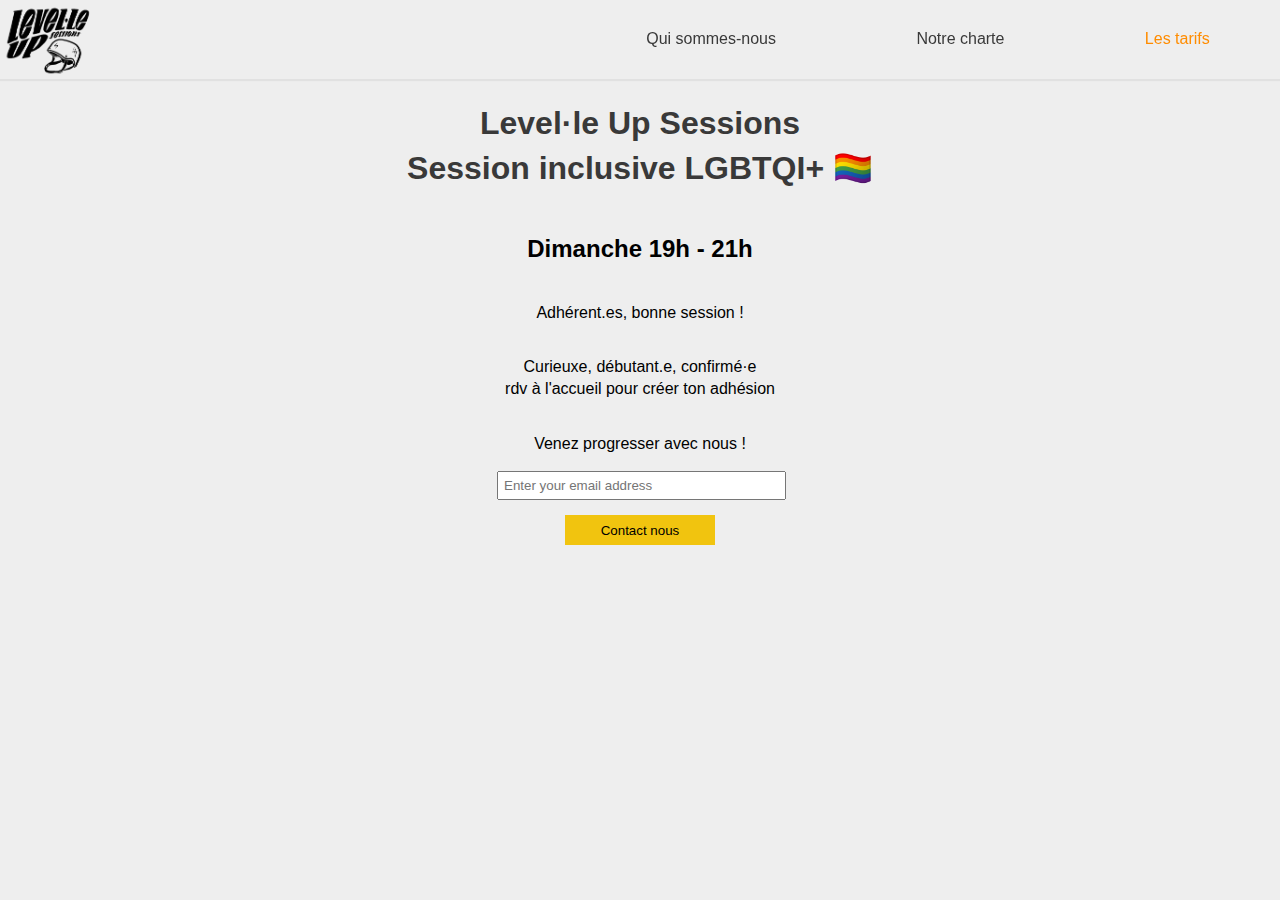
==== index.html @ fb126a4c "Add header and hero section" ====
<!DOCTYPE html>
<html lang="fr">

<head>
    <meta charset="UTF-8">
    <meta http-equiv="X-UA-Compatible" content="IE=edge">
    <meta name="viewport" content="width=device-width, initial-scale=1.0">
    <link rel="stylesheet" href="style.css">
    <link rel="preconnect" href="https://fonts.googleapis.com">
    <link rel="preconnect" href="https://fonts.gstatic.com" crossorigin>
    <link
        href="https://fonts.googleapis.com/css2?family=Inter:wght@100;300;400;500;700&family=Sarabun:ital,wght@0,200;0,400;0,700;1,100&display=swap"
        rel="stylesheet">
    <link rel="stylesheet" href="https://use.fontawesome.com/releases/v5.8.1/css/all.css" integrity="sha384-50oBUHEmvpQ+1lW4y57PTFmhCaXp0ML5d60M1M7uH2+nqUivzIebhndOJK28anvf" crossorigin="anonymous" />
    <title>Level·le Up Sessions</title>
</head>

<body>
    <header class="header">
        <div class="header__logo">
            <img class="header__img"
                src="level·le-up-helmet-black.png"
                alt="Level·le Up Sessions logo">
        </div>
        <nav class="header__navBar">
            <ul class="header__navBar--ul">
                <li class="header__navBar--li">
                    <a class="header__navLink--a" href="#who-we-are__section--ancre">Qui sommes-nous</a>
                </li>
                <li class="header__navBar--li">
                    <a class="header__navLink--a" href="#charte__section--ancre">Notre charte</a>
                </li>
                <li class="header__navBar--li">
                    <a class="header__navLink--active" href="#pricing__section--ancre">Les tarifs</a>
                </li>
            </ul>
        </nav>
    </header>
    <section class="section hero">
        <h1 class="titleh1">Level·le Up Sessions<br>Session inclusive LGBTQI+ 🏳️‍🌈</h1>
        <h2>Dimanche 19h - 21h</h2>
        <p>Adhérent.es, bonne session !</p>
        <p>Curieuxe, débutant.e, confirmé·e<br>rdv à l'accueil pour créer ton adhésion</p>
        <p>Venez progresser avec nous !</p>
        <form action="https://www.freecodecamp.com/email-submit">
            <input name="email" id="email" type="email" placeholder="Enter your email address"></input>
            <input id="submit" type="submit" value="Contact nous" class="btn"></input>
            <form>
    </section>
    <!--
    <section class="section hero">
        <h1 class="titleh1">Handcrafted,<br> home-made masterpieces</h1>
        <form action="https://www.freecodecamp.com/email-submit">
            <input name="email" id="email" type="email" placeholder="Enter your email address"></input>
            <input id="submit" type="submit" value="Get Started" class="btn"></input>
            <form>
    </section>
    <div class="container">
        <section class="section" id="features__section--ancre">
            <div class="grid__section">
                <div class="grid__section--icon">
                    <i class="fa fa-3x fa-fire"></i>
                </div>
                <div class="grid__section--description">
                    <h2 class="subtitleh2">Premium Materials</h2>
                    <p>Our trombones use the shiniest brass which is sourced locally. This will increase the longevity
                        of your purchase.</p>
                </div>
            </div>
            <div class="grid__section">
                <div class="grid__section--icon">
                    <i class="fa fa-3x fa-truck"></i>
                </div>
                <div class="grid__section--description">
                    <h2 class="subtitleh2">Fast Shipping</h2>
                    <p>We make sure you recieve your trombone as soon as we have finished making it. We also provide
                        free returns if you are not satisfied.</p>
                </div>
            </div>
            <div class="grid__section">
                <div class="grid__section--icon">
                    <i class="fa fa-3x fa-battery-full" aria-hidden="true"></i>
                </div>
                <div class="grid__section--description">
                    <h2 class="subtitleh2">Quality Assurance</h2>
                    <p>For every purchase you make, we will ensure there are no damages or faults and we will check and
                        test the pitch of your instrument.</p>
                </div>
            </div>
        </section>
        <section class="section" id="how-it-works__section--ancre">
            <iframe id="video" height="315"
                src="https://www.youtube-nocookie.com/embed/y8Yv4pnO7qc?rel=0&controls=0&showinfo=0" frameborder="0"
                allowfullscreen></iframe>
        </section>
        <section class="section" id="pricing__section--ancre">
            <div class="product__section">
                <div class="product__section--level">Tenor Trombone</div>
                <h2 class="subtitleh2">$600</h2>
                <ol class="product__section--ol">
                    <li class="product__section--li">Lorem ipsum.</li>
                    <li class="product__section--li">Lorem ipsum.</li>
                    <li class="product__section--li">Lorem ipsum.</li>
                    <li class="product__section--li">Lorem ipsum.</li>
                </ol>
                <button class="product__section--btn">Select</button>
            </div>
            <div class="product__section">
                <div class="product__section--level">Bass Trombone</div>
                <h2 class="subtitleh2">$900</h2>
                <ol class="product__section--ol">
                    <li class="product__section--li">Lorem ipsum.</li>
                    <li class="product__section--li">Lorem ipsum.</li>
                    <li class="product__section--li">Lorem ipsum.</li>
                    <li class="product__section--li">Lorem ipsum.</li>
                </ol>
                <button class="product__section--btn">Select</button>
            </div>
            <div class="product__section">
                <div class="product__section--level">Valve Trombone</div>
                <h2 class="subtitleh2">$1200</h2>
                <ol class="product__section--ol">
                    <li class="product__section--li">Lorem ipsum.</li>
                    <li class="product__section--li">Lorem ipsum.</li>
                    <li class="product__section--li">Lorem ipsum.</li>
                    <li class="product__section--li">Lorem ipsum.</li>
                </ol>
                <button class="product__section--btn">Select</button>
            </div>
        </section>
        <footer class="footer">
            <ul class="footer__link--ul">
                <li class="footer__link--li">
                    <a class="footer__link--a" href="#">Privacy</a>
                </li>
                <li class="footer__link--li">
                    <a class="footer__link--a" href="#">Terms</a>
                </li>
                <li class="footer__link--li">
                    <a class="footer__link--a" href="#">Contact</a>
                </li>
            </ul>
            <span class="footer__copyright">Copyright 2016, Original Trombones</span>
        </footer>
    </div>
    -->

    </boby>

</html>
---- style.css ----
:root {
    --color-grey: #eee;
    --color-grey-dark: #ddd;
    --color-black: rgb(57, 57, 57);
    --color-blackSubtitle: rgb(0, 0, 0);
    --color-yellow: #f1c40f;
    --color-orange: darkorange;
}

body {
    font-family: 'Poppins', sans-serif;
    font-size: 1rem;
    font-weight: 400;
    line-height: 1.4;
    background-color: var(--color-grey);
    margin: 0;
    width: 100vw;
}

.section {
    margin: 20px 0;
}

.titleh1 {
  font-size: 32px;
  font-weight: 900;
  color: var(--color-black);
}

.subtitleh2 {
  font-size: 24px;
  font-weight: bold;
  color: var(--color-blackSubtitle);
}

/* HEADER */
.header {
    position: fixed;
    top: 0;
    min-height: 75px;
    display: flex;
    justify-content: space-around;
    align-items: center;
    background-color: var(--color-grey);
    box-shadow: 1px 1px 1px 1px rgba(0, 0, 0, 5%);
    width: 100vw;
  }

  .header__logo img {
    width: 100px;
    height: auto;
    /*
    max-width: 300px;
    */
    display: flex;
    justify-content: center;
    align-items: center;
    text-align: center;
    /*
    margin-left: 20px;
    */
  }
  
  @media (max-width: 700px) {
    .header {
      flex-wrap: wrap;
      width: auto;
    }
  }
  
  .header__logo {
    width: 60vw;
  }
  
  @media (max-width: 750px) {
    .header__logo {
      display: grid;
      margin: 15px 0 0 0;
      /*
      width: 100%;
      position: relative;
      */
    }

    .header__logo img {
      margin: 0;
      max-width: 600px;
    }

    .header__navBar {
      margin-top: 10px;
      width: 100%;
      display: flex;
      flex-direction: column;
      align-items: center;
      text-align: center;
      padding: 0 50px;
    }

    .header__navBar .header__navBar--li {
      padding-bottom: 5px;
    }

    .header__navBar .header__navBar--ul {
      flex-direction: column;
      /*
      width: 55vw;
      */
      padding: 0;
    }

    .header__navBar .header__navBar--ul .header__navBar--li {
      padding: 0 10px
      }
  }
  
  
  .header__navBar {
    font-weight: 400;
  }
  

/* NAV BAR */

.header__navBar .header__navBar--ul {
  width: 55vw;
  display: flex;
  flex-direction: row;
  justify-content: space-around;
} 
/* animation hover de la navigation */
.header__navBar--li {
    cursor: pointer;
    list-style: none;
    position: relative;    
}

.header__navBar--li:after {    
  background: none repeat scroll 0 0 transparent;
  content: "";
  display: block;
  height: 3px;
  position: absolute;
  background: var(--color-orange);
  transition: width 0.5s ease 0s, left 0.5s ease 0s;
  width: 0;
}

.header__navBar--li:hover:after { 
  width: 100%; 
  left: 0; 
}
/* fin de l'animation */

.header__navLink--a {
  color: var(--color-black);
  text-decoration: none;
}

.header__navLink--active {
  color: var(--color-orange);
  text-decoration: none;
}

/* SECTION HERO */
.hero {
    display: flex;
    flex-direction: column;
    align-items: center;
    justify-content: center;
    text-align: center;
    height: 200px;
    margin-top: 220px;
  }
  
  .hero h2 {
    margin-bottom: 20px;
    word-wrap: break-word;
  }
  
  .hero input[type='email'] {
    max-width: 275px;
    width: 100%;
    padding: 5px;
  }
  
  .hero input[type='submit'] {
    max-width: 150px;
    width: 100%;
    height: 30px;
    margin: 15px 0;
    border: 0;
    background-color: var(--color-yellow);
  }
  
  .hero input[type='submit']:hover {
    background-color: var(--color-orange);
    transition: 0.5s;
  }
  
  @media (max-width: 750px) {
    .hero {
      margin-top: 190px;
    }
  }
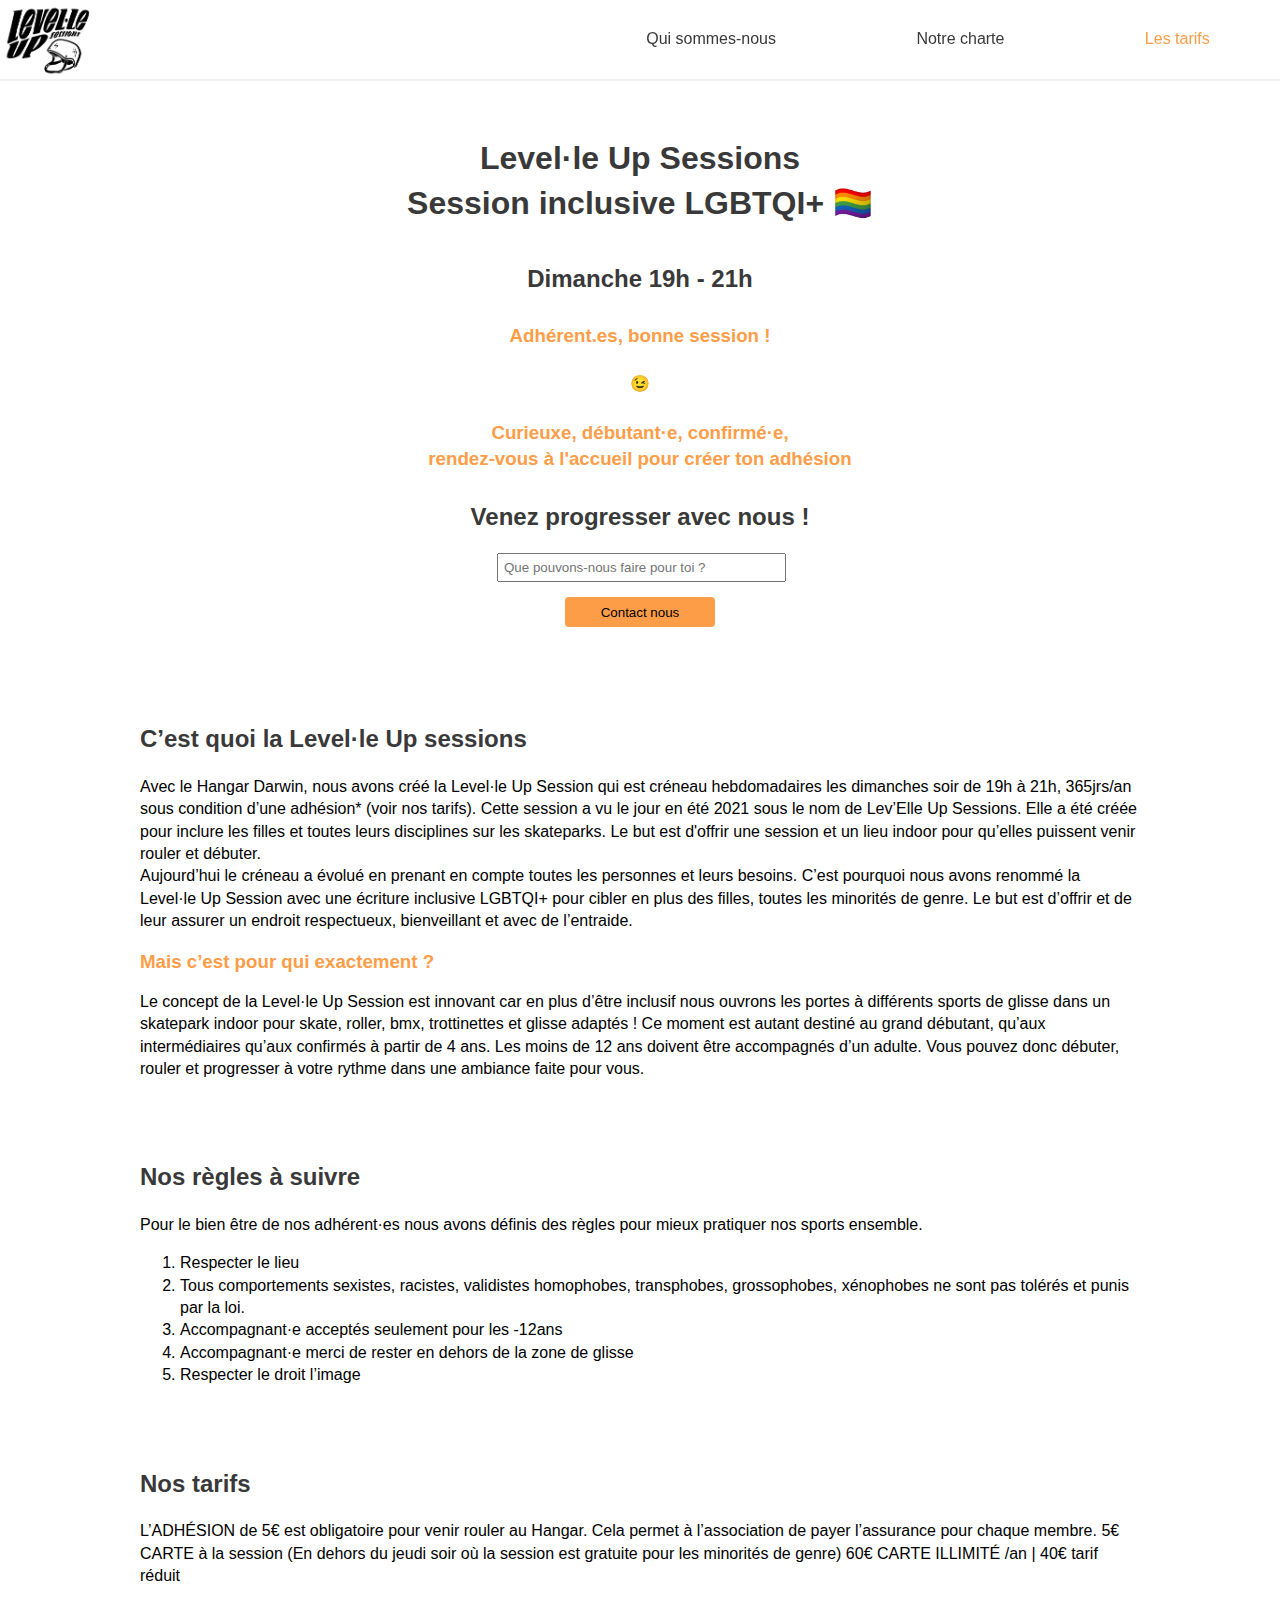
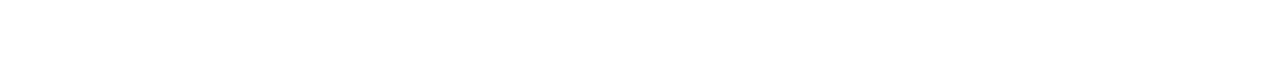
==== commit 8a88e55f: "add content section" ====
--- a/index.html
+++ b/index.html
@@ -11,16 +11,15 @@
     <link
         href="https://fonts.googleapis.com/css2?family=Inter:wght@100;300;400;500;700&family=Sarabun:ital,wght@0,200;0,400;0,700;1,100&display=swap"
         rel="stylesheet">
-    <link rel="stylesheet" href="https://use.fontawesome.com/releases/v5.8.1/css/all.css" integrity="sha384-50oBUHEmvpQ+1lW4y57PTFmhCaXp0ML5d60M1M7uH2+nqUivzIebhndOJK28anvf" crossorigin="anonymous" />
+    <link rel="stylesheet" href="https://use.fontawesome.com/releases/v5.8.1/css/all.css"
+        integrity="sha384-50oBUHEmvpQ+1lW4y57PTFmhCaXp0ML5d60M1M7uH2+nqUivzIebhndOJK28anvf" crossorigin="anonymous" />
     <title>Level·le Up Sessions</title>
 </head>
 
 <body>
     <header class="header">
         <div class="header__logo">
-            <img class="header__img"
-                src="level·le-up-helmet-black.png"
-                alt="Level·le Up Sessions logo">
+            <img class="header__img" src="level·le-up-helmet-black.png" alt="Level·le Up Sessions logo">
         </div>
         <nav class="header__navBar">
             <ul class="header__navBar--ul">
@@ -38,23 +37,70 @@
     </header>
     <section class="section hero">
         <h1 class="titleh1">Level·le Up Sessions<br>Session inclusive LGBTQI+ 🏳️‍🌈</h1>
-        <h2>Dimanche 19h - 21h</h2>
-        <p>Adhérent.es, bonne session !</p>
-        <p>Curieuxe, débutant.e, confirmé·e<br>rdv à l'accueil pour créer ton adhésion</p>
-        <p>Venez progresser avec nous !</p>
+        <h2 class="subtitleh2">Dimanche 19h - 21h</h2>
+        <h2 class="subtitleh3">Adhérent.es, bonne session !</h2>
+        <p>😉</p>
+        <h3 class="subtitleh3">Curieuxe, débutant·e, confirmé·e,<br>rendez-vous à l'accueil pour créer ton adhésion</h3>
+        <h2 class="subtitleh2">Venez progresser avec nous !</h2>
         <form action="https://www.freecodecamp.com/email-submit">
-            <input name="email" id="email" type="email" placeholder="Enter your email address"></input>
+            <input name="text" id="text" type="text" placeholder="Que pouvons-nous faire pour toi ?"></input>
             <input id="submit" type="submit" value="Contact nous" class="btn"></input>
             <form>
     </section>
+    <div class="container">
+        <section class="section" id="who-we-are__section--ancre">
+            <div class="grid__section">
+                <h2 class="subtitleh2">C’est quoi la Level·le Up sessions</h2>
+                <p>Avec le Hangar Darwin, nous avons créé la Level·le Up Session qui est créneau hebdomadaires les
+                    dimanches soir de 19h à 21h, 365jrs/an sous condition d’une adhésion* (voir nos tarifs).
+                    Cette session a vu le jour en été 2021 sous le nom de Lev’Elle Up Sessions. Elle a été créée pour
+                    inclure les filles et toutes leurs disciplines sur les skateparks. Le but est d'offrir une session
+                    et un lieu indoor pour qu’elles puissent venir rouler et débuter.
+                    <br>
+                    Aujourd’hui le créneau a évolué en prenant en compte toutes les personnes et leurs besoins. C’est
+                    pourquoi nous avons renommé la Level·le Up Session avec une écriture inclusive LGBTQI+ pour cibler
+                    en plus des filles, toutes les minorités de genre. Le but est d’offrir et de leur assurer un endroit
+                    respectueux, bienveillant et avec de l’entraide.
+                </p>
+                <h3 class="subtitleh3">Mais c’est pour qui exactement ?</h3>
+                <p>Le concept de la Level·le Up Session est innovant car en plus d’être inclusif nous ouvrons les portes
+                    à différents sports de glisse dans un skatepark indoor pour skate, roller, bmx, trottinettes et
+                    glisse adaptés ! Ce moment est autant destiné au grand débutant, qu’aux intermédiaires qu’aux
+                    confirmés à partir de 4 ans. Les moins de 12 ans doivent être accompagnés d’un adulte. Vous pouvez
+                    donc débuter, rouler et progresser à votre rythme dans une ambiance faite pour vous.</p>
+
+
+            </div>
+        </section>
+        <section class="section" id="charte__section--ancre">
+            <div class="grid__section">
+                <h2 class="subtitleh2">Nos règles à suivre</h2>
+                <p>Pour le bien être de nos adhérent·es nous avons définis des règles pour mieux pratiquer nos sports
+                    ensemble.</p>
+                <ol>
+                    <li>Respecter le lieu</li>
+                    <li>Tous comportements sexistes, racistes, validistes homophobes, transphobes, grossophobes,
+                        xénophobes ne sont pas tolérés et punis par la loi.</li>
+                    <li>Accompagnant·e acceptés seulement pour les -12ans</li>
+                    <li>Accompagnant·e merci de rester en dehors de la zone de glisse</li>
+                    <li>Respecter le droit l’image</li>
+                </ol>
+            </div>
+        </section>
+        <section class="section" id="pricing__section--ancree">
+            <div class="grid__section">
+                <h2 class="subtitleh2">Nos tarifs</h2>
+                <p>L’ADHÉSION de 5€ est obligatoire pour venir rouler au Hangar.
+                    Cela permet à l’association de payer l’assurance pour chaque membre.
+
+                    5€ CARTE à la session
+                    (En dehors du jeudi soir où la session est gratuite pour les minorités de genre)
+                    60€ CARTE ILLIMITÉ /an | 40€ tarif réduit
+                </p>
+            </div>
+        </section>
+    </div>
     <!--
-    <section class="section hero">
-        <h1 class="titleh1">Handcrafted,<br> home-made masterpieces</h1>
-        <form action="https://www.freecodecamp.com/email-submit">
-            <input name="email" id="email" type="email" placeholder="Enter your email address"></input>
-            <input id="submit" type="submit" value="Get Started" class="btn"></input>
-            <form>
-    </section>
     <div class="container">
         <section class="section" id="features__section--ancre">
             <div class="grid__section">
--- a/style.css
+++ b/style.css
@@ -1,10 +1,11 @@
 :root {
-    --color-grey: #eee;
+    --color-background: rgb(255, 255, 255);
     --color-grey-dark: #ddd;
     --color-black: rgb(57, 57, 57);
-    --color-blackSubtitle: rgb(0, 0, 0);
+    --color-blackSubtitle: rgb(108, 108, 108);
     --color-yellow: #f1c40f;
-    --color-orange: darkorange;
+    --color-orange: #FE9D48;
+    --color-orangeLight: #F7AC79;
 }
 
 body {
@@ -12,26 +13,36 @@
     font-size: 1rem;
     font-weight: 400;
     line-height: 1.4;
-    background-color: var(--color-grey);
+    background-color: var(--color-background);
     margin: 0;
     width: 100vw;
 }
 
+
 .section {
-    margin: 20px 0;
+    margin: 5rem 0;
 }
 
 .titleh1 {
   font-size: 32px;
   font-weight: 900;
   color: var(--color-black);
+  margin: 1rem 0;
 }
 
 .subtitleh2 {
   font-size: 24px;
   font-weight: bold;
-  color: var(--color-blackSubtitle);
-}
+  color: var(--color-black);
+  margin: 0.5rem O;
+}
+
+.subtitleh3 {
+    font-size: 18.72px;
+    font-weight: bold;
+    color: var(--color-orange);
+    margin: 0.5rem 0;
+  }
 
 /* HEADER */
 .header {
@@ -41,7 +52,7 @@
     display: flex;
     justify-content: space-around;
     align-items: center;
-    background-color: var(--color-grey);
+    background-color: var(--color-background);
     box-shadow: 1px 1px 1px 1px rgba(0, 0, 0, 5%);
     width: 100vw;
   }
@@ -169,16 +180,20 @@
     align-items: center;
     justify-content: center;
     text-align: center;
+    /*
     height: 200px;
-    margin-top: 220px;
-  }
-  
+    */
+    margin-top: 120px;
+  }
+  
+  /*
   .hero h2 {
     margin-bottom: 20px;
     word-wrap: break-word;
   }
-  
-  .hero input[type='email'] {
+  */
+  
+  .hero input[type='text'] {
     max-width: 275px;
     width: 100%;
     padding: 5px;
@@ -190,7 +205,8 @@
     height: 30px;
     margin: 15px 0;
     border: 0;
-    background-color: var(--color-yellow);
+    border-radius: 4px;
+    background-color: var(--color-orange);
   }
   
   .hero input[type='submit']:hover {
@@ -200,6 +216,14 @@
   
   @media (max-width: 750px) {
     .hero {
-      margin-top: 190px;
-    }
-  }
+      margin-top: 230px;
+    }
+  }
+
+  /* CONTAINER */
+
+.container {
+    max-width: 1000px;
+    width: 100%;
+    margin: 0 auto;
+}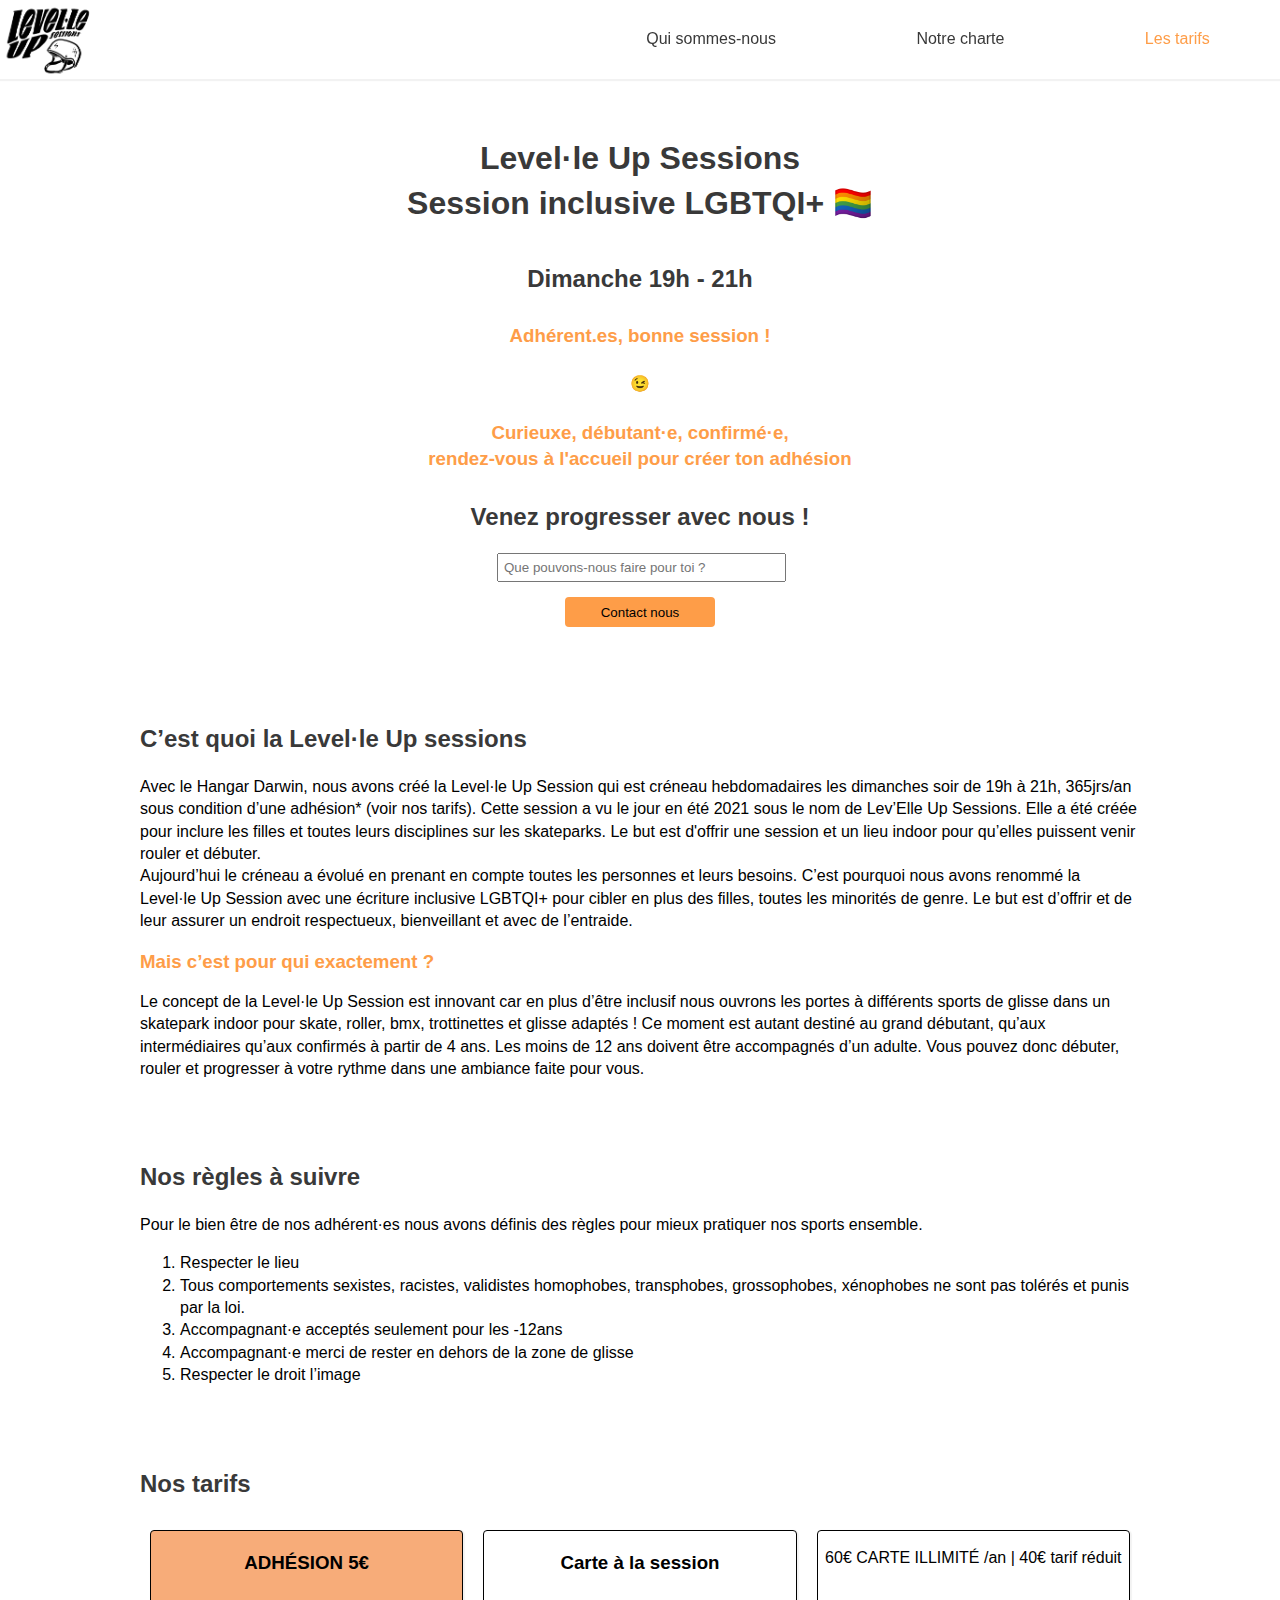
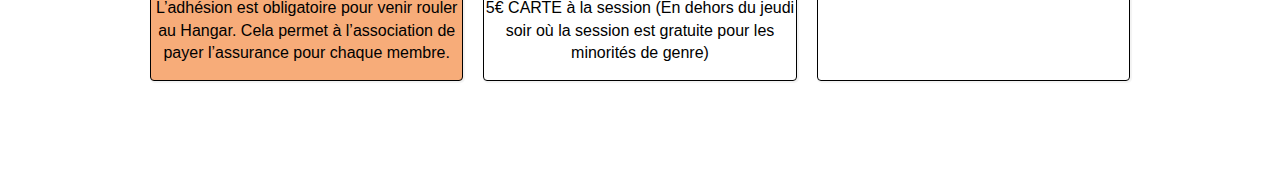
==== commit 1ec095a7: "styling cards" ====
--- a/index.html
+++ b/index.html
@@ -90,13 +90,28 @@
         <section class="section" id="pricing__section--ancree">
             <div class="grid__section">
                 <h2 class="subtitleh2">Nos tarifs</h2>
-                <p>L’ADHÉSION de 5€ est obligatoire pour venir rouler au Hangar.
-                    Cela permet à l’association de payer l’assurance pour chaque membre.
-
-                    5€ CARTE à la session
-                    (En dehors du jeudi soir où la session est gratuite pour les minorités de genre)
-                    60€ CARTE ILLIMITÉ /an | 40€ tarif réduit
-                </p>
+                <div class="price__section">
+                    <div class="price__section--card obligatoire">
+                        <div class="price__section--title">
+                            <h3>ADHÉSION 5€</h3>
+                        </div>
+                        <p>L’adhésion est obligatoire pour venir rouler au Hangar.
+                            Cela permet à l’association de payer l’assurance pour chaque membre.
+                        </p>
+                    </div>
+                    <div class="price__section--card">
+                        <div class="price__section--title">
+                            <h3>Carte à la session</h3>
+                        </div>
+                        <p>
+                            5€ CARTE à la session
+                            (En dehors du jeudi soir où la session est gratuite pour les minorités de genre)
+                        </p>
+                    </div>
+                    <div class="price__section--card">
+                        <p>60€ CARTE ILLIMITÉ /an | 40€ tarif réduit</p>
+                    </div>
+                </div>
             </div>
         </section>
     </div>
--- a/style.css
+++ b/style.css
@@ -226,4 +226,29 @@
     max-width: 1000px;
     width: 100%;
     margin: 0 auto;
+}
+/* GRID SECTION */
+
+.price__section {
+    display: flex;
+}
+
+.obligatoire {
+    background-color: var(--color-orangeLight);
+}
+
+.price__section--card {
+    display: flex;
+    align-items: center;
+    text-align: center;
+    flex-direction: column;
+    border: solid 1px ;
+    margin: 10px;
+    border-radius: 4px;
+    width: 100%;
+    box-shadow: 1px 1px 1px 1px rgba(0, 0, 0, 5%);
+}
+
+.price__section--title {
+    height: 50px;
 }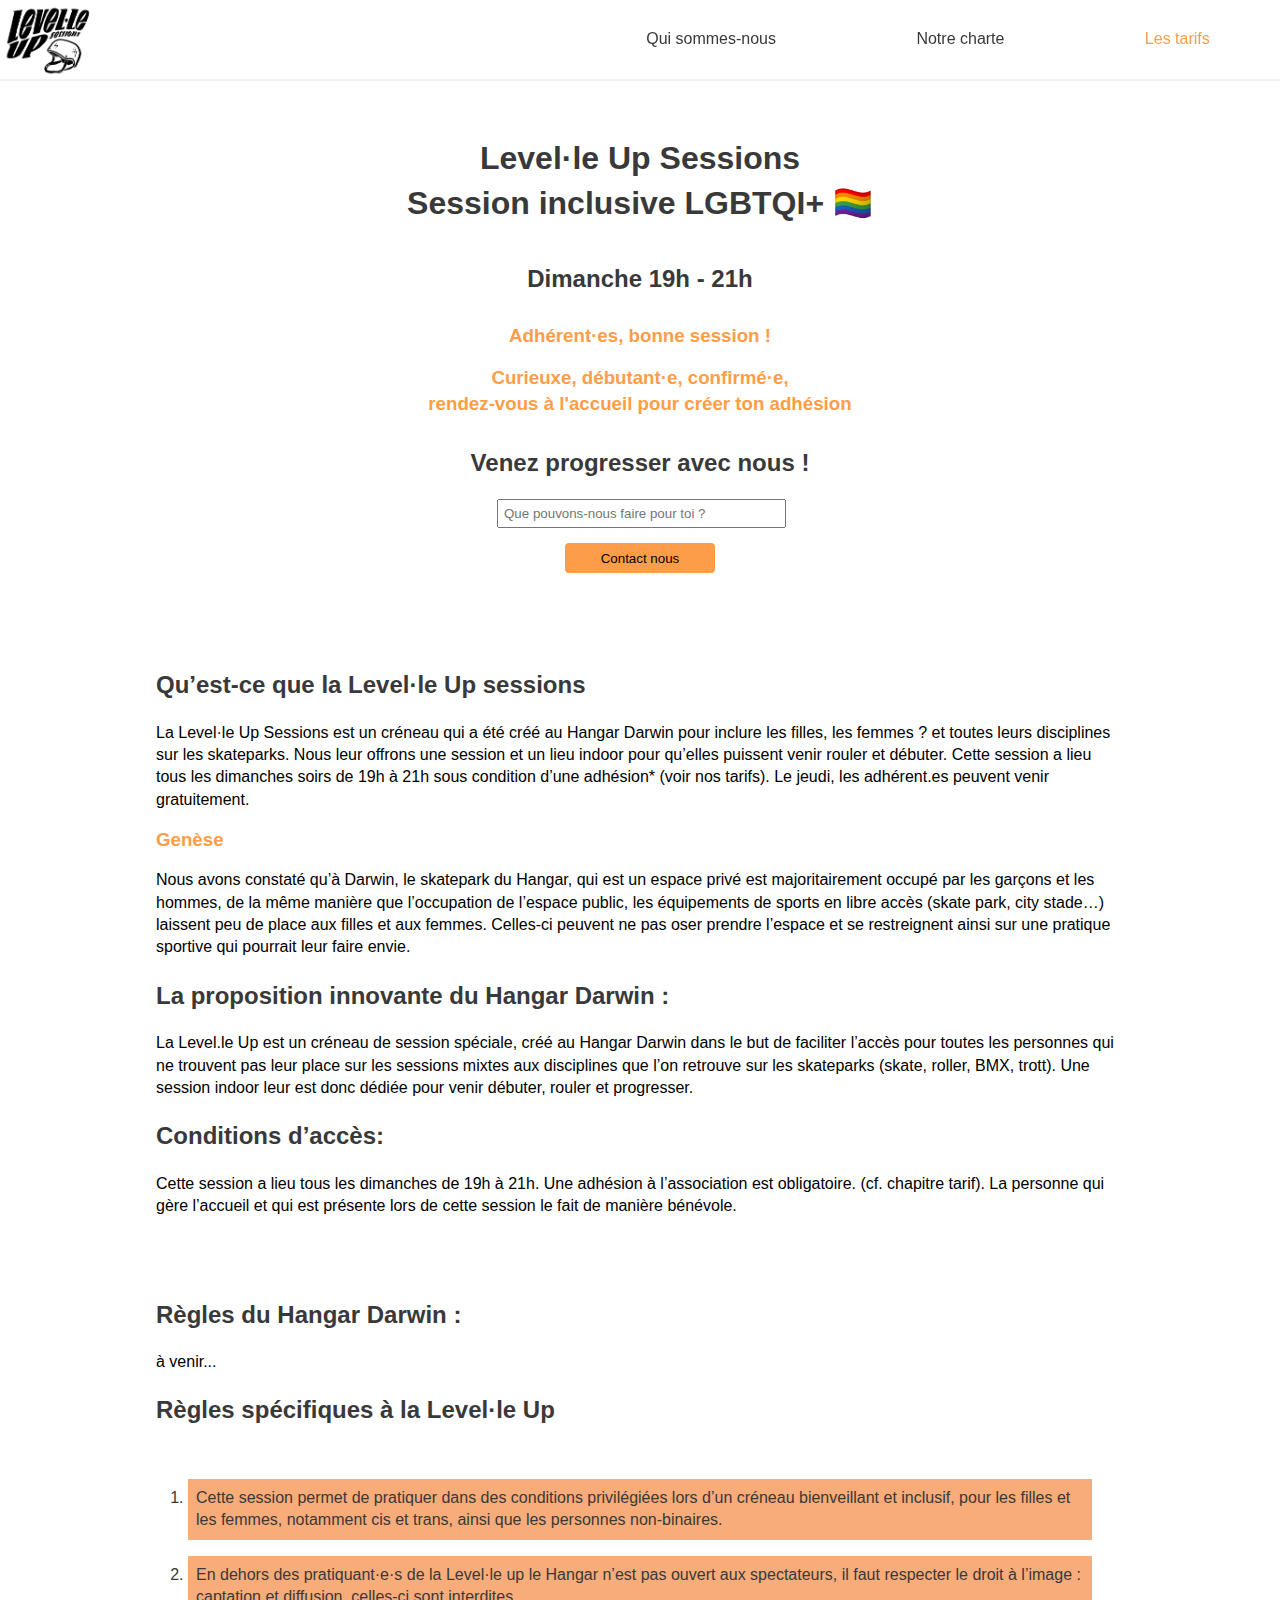
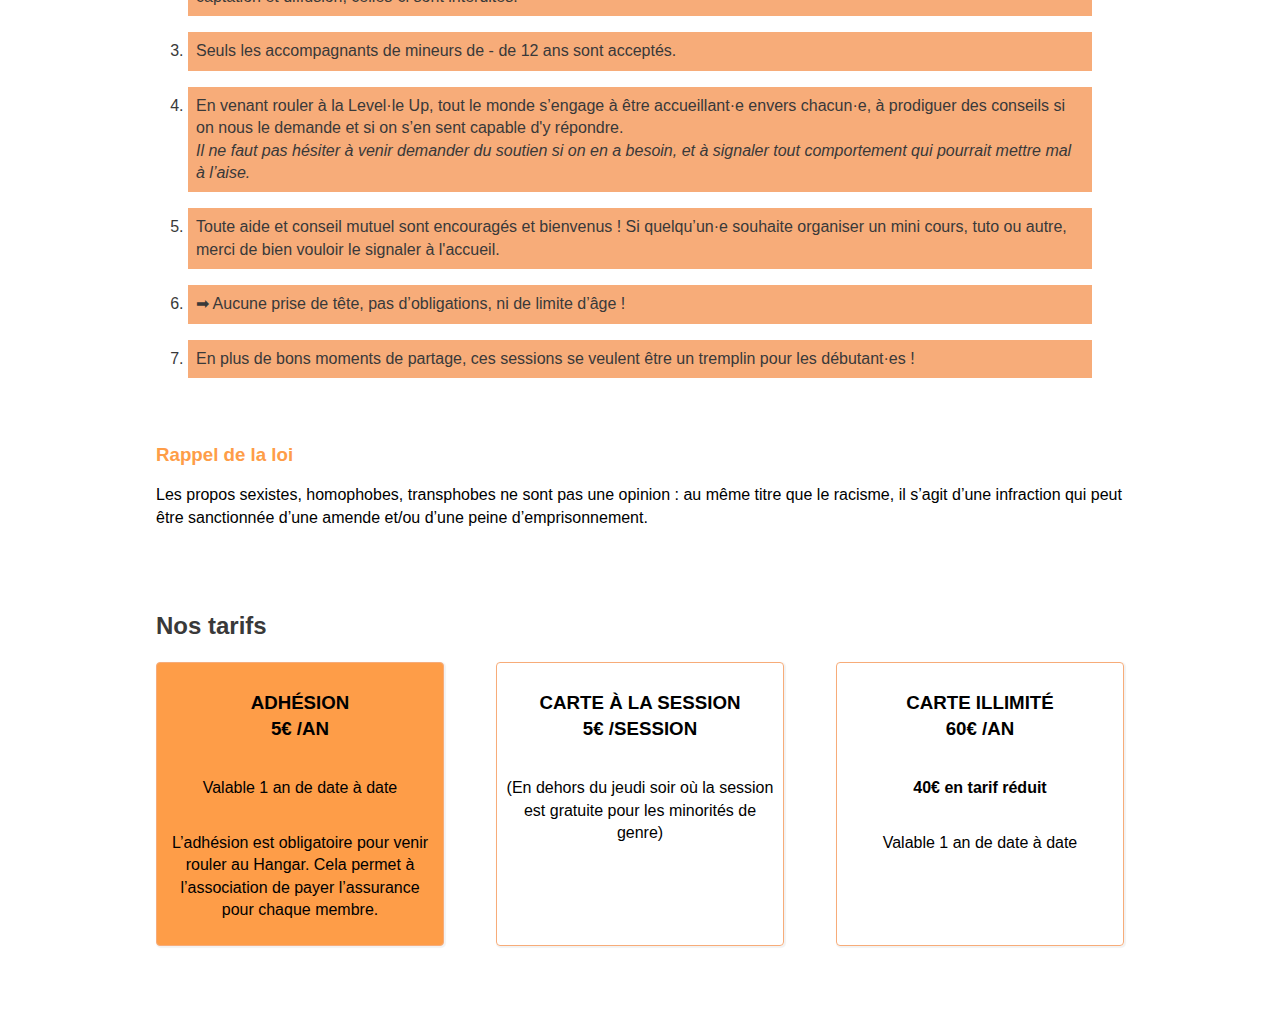
==== commit 2061cbf4: "changing text and add a bit css" ====
--- a/index.html
+++ b/index.html
@@ -38,8 +38,8 @@
     <section class="section hero">
         <h1 class="titleh1">Level·le Up Sessions<br>Session inclusive LGBTQI+ 🏳️‍🌈</h1>
         <h2 class="subtitleh2">Dimanche 19h - 21h</h2>
-        <h2 class="subtitleh3">Adhérent.es, bonne session !</h2>
-        <p>😉</p>
+        <h2 class="subtitleh3">Adhérent·es, bonne session !</h2>
+        <!--<p>😉</p>-->
         <h3 class="subtitleh3">Curieuxe, débutant·e, confirmé·e,<br>rendez-vous à l'accueil pour créer ton adhésion</h3>
         <h2 class="subtitleh2">Venez progresser avec nous !</h2>
         <form action="https://www.freecodecamp.com/email-submit">
@@ -50,8 +50,85 @@
     <div class="container">
         <section class="section" id="who-we-are__section--ancre">
             <div class="grid__section">
+                <h2 class="subtitleh2">Qu’est-ce que la Level·le Up sessions</h2>
+                <p>La Level·le Up Sessions est un créneau qui a été créé au Hangar Darwin pour inclure les filles, les femmes ? et toutes leurs disciplines sur les skateparks.
+                    Nous leur offrons une session et un lieu indoor pour qu’elles puissent venir rouler et débuter.
+                    Cette session a lieu tous les dimanches soirs de 19h à 21h sous condition d’une adhésion* (voir nos tarifs). Le jeudi, les adhérent.es peuvent venir gratuitement.
+                </p>
+                <h2 class="subtitleh3">Genèse</h2>
+                <p>Nous avons constaté qu’à Darwin, le skatepark du Hangar, qui est un espace privé est majoritairement occupé par les garçons et les hommes, de la même manière que l’occupation de l’espace public, les équipements de sports en libre accès (skate park, city stade…) laissent peu de place aux filles et aux femmes.  Celles-ci peuvent ne pas oser prendre l’espace et se restreignent ainsi sur une pratique sportive qui pourrait leur faire envie.</p>
+                <h2 class="subtitleh2">La proposition innovante du Hangar Darwin :</h2>
+                <p>La Level.le Up est un créneau de session spéciale, créé au Hangar Darwin dans le but de faciliter l’accès pour toutes les personnes qui ne trouvent pas leur place sur les sessions mixtes aux disciplines que l’on retrouve sur les skateparks (skate, roller, BMX, trott). Une session indoor leur est donc dédiée pour venir débuter, rouler et progresser. 
+                    </p>
+                    <h2 class="subtitleh2">Conditions d’accès:</h2>
+                    <p>Cette session a lieu tous les dimanches de 19h à 21h. Une adhésion à l’association est obligatoire. (cf. chapitre tarif). 
+                        La personne qui gère l’accueil et qui est présente lors de cette session le fait de manière bénévole.
+                        </p>
+               </div>
+        </section>
+        <section class="section" id="charte__section--ancre">
+            <div class="grid__section">
+                <h2 class="subtitleh2">Règles du Hangar Darwin :</h2>
+                <p>à venir...</p>
+                <h2 class="subtitleh2">Règles spécifiques à la Level·le Up</h2>
+                <ol class="ol__section--rules">
+                    <li class="li__section--rules">Cette session permet de pratiquer dans des conditions privilégiées lors d’un créneau bienveillant et inclusif, pour les filles et les femmes, notamment cis et trans, ainsi que les personnes non-binaires. 
+                    </li>
+                    <li class="li__section--rules"> En dehors des pratiquant·e·s de la Level·le up le Hangar n’est pas ouvert aux spectateurs, il faut respecter le droit à l’image : captation et diffusion, celles-ci sont interdites. 
+                    </li>
+                    <li class="li__section--rules">Seuls les accompagnants de mineurs de - de 12 ans sont acceptés. 
+                    </li>
+                    <li class="li__section--rules">En venant rouler à la Level·le Up, tout le monde s’engage à être accueillant·e envers chacun·e, à prodiguer des conseils si on nous le demande et si on s’en sent capable d'y répondre.<br>
+                        <i>Il ne faut pas hésiter à venir demander du soutien si on en a besoin, et à signaler tout comportement qui pourrait mettre mal à l’aise.</i>
+                    </li>
+                    <li class="li__section--rules"> Toute aide et conseil mutuel sont encouragés et bienvenus ! Si quelqu’un·e souhaite organiser un mini cours, tuto ou autre, merci de bien vouloir le signaler à l'accueil.
+                    </li>
+                    <li class="li__section--rules">➡  Aucune prise de tête, pas d’obligations, ni de limite d’âge !</li>
+                    <li class="li__section--rules">En plus de bons moments de partage, ces sessions se veulent être un tremplin pour les débutant·es !
+                    </li>
+                </ol>
+                    <h2 class="subtitleh3">Rappel de la loi</h2> 
+                    <p>Les propos sexistes, homophobes, transphobes ne sont pas une opinion : au même titre que le racisme, il s’agit d’une infraction qui peut être sanctionnée d’une amende et/ou d’une peine d’emprisonnement. 
+                    </p>
+            </div>
+        </section>
+        <section class="section" id="pricing__section--ancree">
+            <div class="grid__section">
+                <h2 class="subtitleh2">Nos tarifs</h2>
+                <div class="price__section">
+                    <div class="price__section--card obligatoire">
+                        <div class="price__section--title">
+                            <h3 class="price__section--titleh3">Adhésion<br>5€ /an</h3>
+                        </div>
+                        <p>Valable 1 an de date à date</p>
+                        <p>L’adhésion est obligatoire pour venir rouler au Hangar.
+                            Cela permet à l’association de payer l’assurance pour chaque membre.
+                        </p>
+                    </div>
+                    <div class="price__section--card">
+                        <div class="price__section--title">
+                            <h3 class="price__section--titleh3">Carte à la session<br>5€ /session</h3>
+                        </div>
+                        <p>(En dehors du jeudi soir où la session est gratuite pour les minorités de genre)
+                        </p>
+                    </div>
+                    <div class="price__section--card">
+                        <div class="price__section--title">
+                            <h3 class="price__section--titleh3">Carte illimité<br>60€ /an</h3>
+                        </div>
+                        <p><b>40€ en tarif réduit</b></p>
+                        <p>Valable 1 an de date à date</p>
+                    </div>
+                </div>
+            </div>
+        </section>
+    </div>
+    <!-- OLD TEXT Level·le Up
+            <div class="container">
+        <section class="section" id="who-we-are__section--ancre">
+            <div class="grid__section">
                 <h2 class="subtitleh2">C’est quoi la Level·le Up sessions</h2>
-                <p>Avec le Hangar Darwin, nous avons créé la Level·le Up Session qui est créneau hebdomadaires les
+                <p>Avec le Hangar Darwin, nous avons créé la Level·le Up Session qui est créneau hebdomadaire les
                     dimanches soir de 19h à 21h, 365jrs/an sous condition d’une adhésion* (voir nos tarifs).
                     Cette session a vu le jour en été 2021 sous le nom de Lev’Elle Up Sessions. Elle a été créée pour
                     inclure les filles et toutes leurs disciplines sur les skateparks. Le but est d'offrir une session
@@ -68,8 +145,6 @@
                     glisse adaptés ! Ce moment est autant destiné au grand débutant, qu’aux intermédiaires qu’aux
                     confirmés à partir de 4 ans. Les moins de 12 ans doivent être accompagnés d’un adulte. Vous pouvez
                     donc débuter, rouler et progresser à votre rythme dans une ambiance faite pour vous.</p>
-
-
             </div>
         </section>
         <section class="section" id="charte__section--ancre">
@@ -93,29 +168,33 @@
                 <div class="price__section">
                     <div class="price__section--card obligatoire">
                         <div class="price__section--title">
-                            <h3>ADHÉSION 5€</h3>
-                        </div>
+                            <h3 class="price__section--titleh3">Adhésion<br>5€ /an</h3>
+                        </div>
+                        <p>Valable 1 an de date à date</p>
                         <p>L’adhésion est obligatoire pour venir rouler au Hangar.
                             Cela permet à l’association de payer l’assurance pour chaque membre.
                         </p>
                     </div>
                     <div class="price__section--card">
                         <div class="price__section--title">
-                            <h3>Carte à la session</h3>
-                        </div>
-                        <p>
-                            5€ CARTE à la session
-                            (En dehors du jeudi soir où la session est gratuite pour les minorités de genre)
-                        </p>
-                    </div>
-                    <div class="price__section--card">
-                        <p>60€ CARTE ILLIMITÉ /an | 40€ tarif réduit</p>
+                            <h3 class="price__section--titleh3">Carte à la session<br>5€ /session</h3>
+                        </div>
+                        <p>(En dehors du jeudi soir où la session est gratuite pour les minorités de genre)
+                        </p>
+                    </div>
+                    <div class="price__section--card">
+                        <div class="price__section--title">
+                            <h3 class="price__section--titleh3">Carte illimité<br>60€ /an</h3>
+                        </div>
+                        <p><b>40€ en tarif réduit</b></p>
+                        <p>Valable 1 an de date à date</p>
                     </div>
                 </div>
             </div>
         </section>
     </div>
-    <!--
+    -->
+    <!-- OLD
     <div class="container">
         <section class="section" id="features__section--ancre">
             <div class="grid__section">
--- a/style.css
+++ b/style.css
@@ -1,26 +1,25 @@
 :root {
-    --color-background: rgb(255, 255, 255);
-    --color-grey-dark: #ddd;
-    --color-black: rgb(57, 57, 57);
-    --color-blackSubtitle: rgb(108, 108, 108);
-    --color-yellow: #f1c40f;
-    --color-orange: #FE9D48;
-    --color-orangeLight: #F7AC79;
+  --color-background: rgb(255, 255, 255);
+  --color-grey-dark: #ddd;
+  --color-black: rgb(57, 57, 57);
+  --color-blackSubtitle: rgb(108, 108, 108);
+  --color-yellow: #f1c40f;
+  --color-orange: #fe9d48;
+  --color-orangeLight: #f7ac79;
 }
 
 body {
-    font-family: 'Poppins', sans-serif;
-    font-size: 1rem;
-    font-weight: 400;
-    line-height: 1.4;
-    background-color: var(--color-background);
-    margin: 0;
-    width: 100vw;
-}
-
+  font-family: "Poppins", sans-serif;
+  font-size: 1rem;
+  font-weight: 400;
+  line-height: 1.4;
+  background-color: var(--color-background);
+  margin: 0;
+  width: 100vw;
+}
 
 .section {
-    margin: 5rem 0;
+  margin: 5rem 1rem;
 }
 
 .titleh1 {
@@ -38,98 +37,103 @@
 }
 
 .subtitleh3 {
-    font-size: 18.72px;
-    font-weight: bold;
-    color: var(--color-orange);
-    margin: 0.5rem 0;
-  }
+  font-size: 18.72px;
+  font-weight: bold;
+  color: var(--color-orange);
+  margin: 0.5rem 0;
+}
+.price__section--titleh3 {
+  text-transform: uppercase;
+}
 
 /* HEADER */
 .header {
-    position: fixed;
-    top: 0;
-    min-height: 75px;
-    display: flex;
-    justify-content: space-around;
-    align-items: center;
-    background-color: var(--color-background);
-    box-shadow: 1px 1px 1px 1px rgba(0, 0, 0, 5%);
-    width: 100vw;
-  }
-
-  .header__logo img {
-    width: 100px;
-    height: auto;
-    /*
+  position: fixed;
+  top: 0;
+  min-height: 75px;
+  display: flex;
+  justify-content: space-between;
+  align-items: center;
+  background-color: var(--color-background);
+  box-shadow: 1px 1px 1px 1px rgba(0, 0, 0, 5%);
+  width: 100vw;
+}
+
+.header__logo img {
+  width: 100px;
+  height: auto;
+  /*
     max-width: 300px;
     */
-    display: flex;
-    justify-content: center;
-    align-items: center;
-    text-align: center;
-    /*
+  display: flex;
+  justify-content: center;
+  align-items: center;
+  text-align: center;
+  /*
     margin-left: 20px;
     */
-  }
-  
-  @media (max-width: 700px) {
-    .header {
-      flex-wrap: wrap;
+}
+
+@media (max-width: 700px) {
+  .header {
+    flex-wrap: wrap;
+    /*
       width: auto;
-    }
-  }
-  
+      */
+  }
+}
+/*
   .header__logo {
     width: 60vw;
   }
-  
-  @media (max-width: 750px) {
-    .header__logo {
-      display: grid;
-      margin: 15px 0 0 0;
-      /*
+  */
+
+@media (max-width: 750px) {
+  .header__logo {
+    display: grid;
+    margin: 15px 0 0 0;
+    justify-content: center;
+    width: 100vw;
+    /*
       width: 100%;
       position: relative;
       */
-    }
-
-    .header__logo img {
-      margin: 0;
-      max-width: 600px;
-    }
-
-    .header__navBar {
-      margin-top: 10px;
+  }
+
+  .header__logo img {
+    margin: 0;
+    max-width: 600px;
+  }
+
+  .header__navBar {
+    margin-top: 10px;
+    /*
       width: 100%;
       display: flex;
       flex-direction: column;
       align-items: center;
       text-align: center;
       padding: 0 50px;
-    }
-
-    .header__navBar .header__navBar--li {
-      padding-bottom: 5px;
-    }
-
-    .header__navBar .header__navBar--ul {
-      flex-direction: column;
-      /*
-      width: 55vw;
       */
-      padding: 0;
-    }
-
-    .header__navBar .header__navBar--ul .header__navBar--li {
-      padding: 0 10px
-      }
-  }
-  
-  
-  .header__navBar {
-    font-weight: 400;
-  }
-  
+  }
+
+  .header__navBar .header__navBar--li {
+    padding-bottom: 5px;
+  }
+
+  .header__navBar .header__navBar--ul {
+    flex-direction: column;
+    padding: 0;
+  }
+
+  .header__navBar .header__navBar--ul .header__navBar--li {
+    padding: 0 10px;
+  }
+}
+
+.header__navBar {
+  font-weight: 400;
+}
 
 /* NAV BAR */
 
@@ -138,15 +142,22 @@
   display: flex;
   flex-direction: row;
   justify-content: space-around;
-} 
+}
+
+@media (max-width: 750px) {
+  .header__navBar .header__navBar--ul {
+    width: 100vw;
+  }
+}
+
 /* animation hover de la navigation */
 .header__navBar--li {
-    cursor: pointer;
-    list-style: none;
-    position: relative;    
-}
-
-.header__navBar--li:after {    
+  cursor: pointer;
+  list-style: none;
+  position: relative;
+}
+
+.header__navBar--li:after {
   background: none repeat scroll 0 0 transparent;
   content: "";
   display: block;
@@ -157,9 +168,9 @@
   width: 0;
 }
 
-.header__navBar--li:hover:after { 
-  width: 100%; 
-  left: 0; 
+.header__navBar--li:hover:after {
+  width: 100%;
+  left: 0;
 }
 /* fin de l'animation */
 
@@ -175,80 +186,121 @@
 
 /* SECTION HERO */
 .hero {
-    display: flex;
-    flex-direction: column;
-    align-items: center;
-    justify-content: center;
-    text-align: center;
-    /*
+  display: flex;
+  flex-direction: column;
+  align-items: center;
+  justify-content: center;
+  text-align: center;
+  /*
     height: 200px;
     */
-    margin-top: 120px;
-  }
-  
-  /*
+  margin-top: 120px;
+}
+
+/*
   .hero h2 {
     margin-bottom: 20px;
     word-wrap: break-word;
   }
   */
-  
-  .hero input[type='text'] {
-    max-width: 275px;
+
+.hero input[type="text"] {
+  max-width: 275px;
+  width: 100%;
+  padding: 5px;
+}
+
+.hero input[type="submit"] {
+  max-width: 150px;
+  width: 100%;
+  height: 30px;
+  margin: 15px 0;
+  border: 0;
+  border-radius: 4px;
+  background-color: var(--color-orange);
+}
+
+.hero input[type="submit"]:hover {
+  background-color: var(--color-orange);
+  transition: 0.5s;
+}
+
+@media (max-width: 750px) {
+  .hero {
+    margin-top: 230px;
+  }
+}
+
+/* CONTAINER */
+
+.container {
+  max-width: 1000px;
+  width: 100%;
+  margin: 0 auto;
+}
+
+/* RULES Charte Section */
+
+.ol__section--rules {
+  /*
+  background: var(--color-orange);
+  */
+  padding: 2rem;
+}
+
+.ol__section--rules .li__section--rules {
+  background: var(--color-orangeLight);
+  color: var(--color-black);
+  padding: 0.5rem;
+  /*
+  margin-left: 35px;
+  */
+}
+.li__section--rules {
+  margin-bottom: 1rem;
+}
+
+/* GRID SECTION */
+
+.price__section {
+  display: flex;
+  justify-content: space-between;
+}
+
+@media (max-width: 600px) {
+  .price__section {
+    display: block;
+  }
+}
+
+.obligatoire {
+  background-color: var(--color-orange);
+}
+
+.price__section--card {
+  display: flex;
+  align-items: center;
+  text-align: center;
+  flex-direction: column;
+  border: solid 1px var(--color-orangeLight);
+  border-radius: 4px;
+  /*
     width: 100%;
-    padding: 5px;
-  }
-  
-  .hero input[type='submit'] {
-    max-width: 150px;
+    margin: 1rem;
+    */
+  box-shadow: 1px 1px 1px 1px rgba(0, 0, 0, 5%);
+  width: 270px;
+  padding: 0.5rem;
+}
+
+@media (max-width: 600px) {
+  .price__section--card {
+    margin: 1rem 0;
+    padding: 0;
     width: 100%;
-    height: 30px;
-    margin: 15px 0;
-    border: 0;
-    border-radius: 4px;
-    background-color: var(--color-orange);
-  }
-  
-  .hero input[type='submit']:hover {
-    background-color: var(--color-orange);
-    transition: 0.5s;
-  }
-  
-  @media (max-width: 750px) {
-    .hero {
-      margin-top: 230px;
-    }
-  }
-
-  /* CONTAINER */
-
-.container {
-    max-width: 1000px;
-    width: 100%;
-    margin: 0 auto;
-}
-/* GRID SECTION */
-
-.price__section {
-    display: flex;
-}
-
-.obligatoire {
-    background-color: var(--color-orangeLight);
-}
-
-.price__section--card {
-    display: flex;
-    align-items: center;
-    text-align: center;
-    flex-direction: column;
-    border: solid 1px ;
-    margin: 10px;
-    border-radius: 4px;
-    width: 100%;
-    box-shadow: 1px 1px 1px 1px rgba(0, 0, 0, 5%);
+  }
 }
 
 .price__section--title {
-    height: 50px;
-}+  height: 90px;
+}
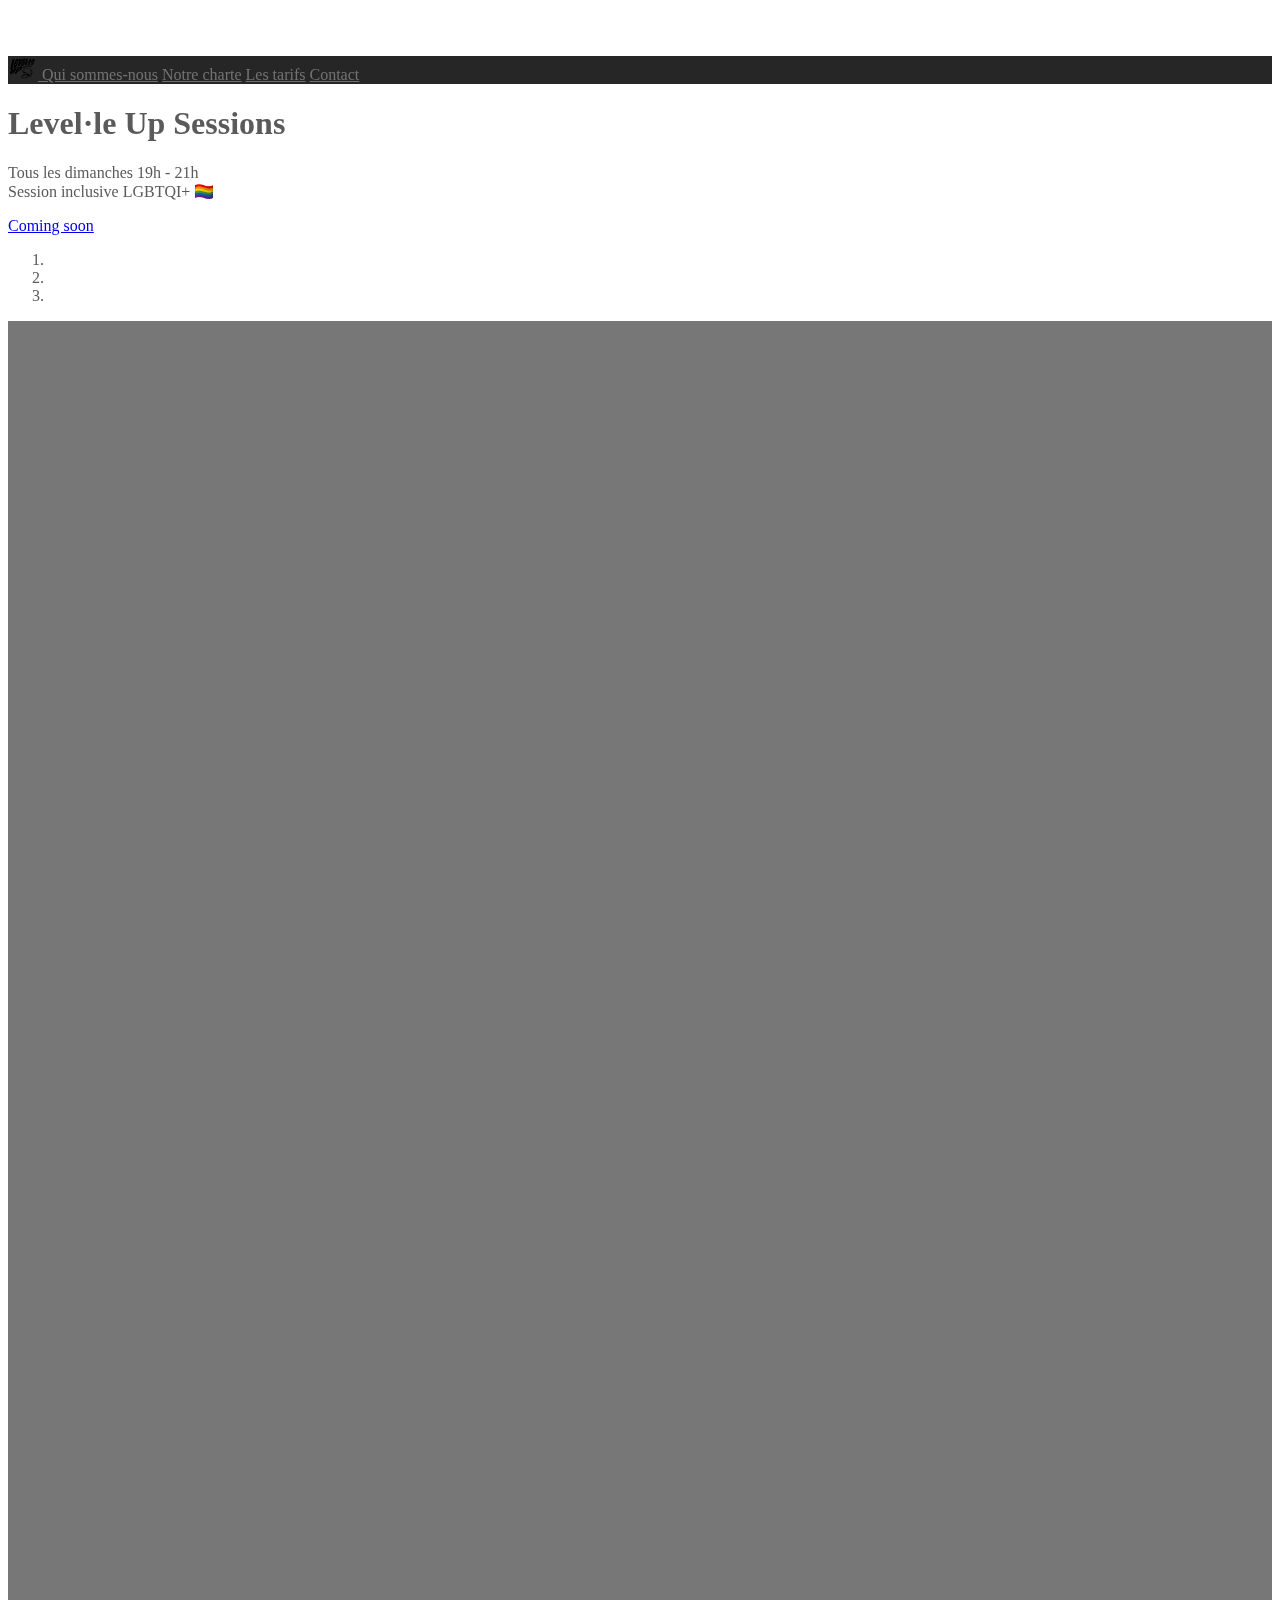
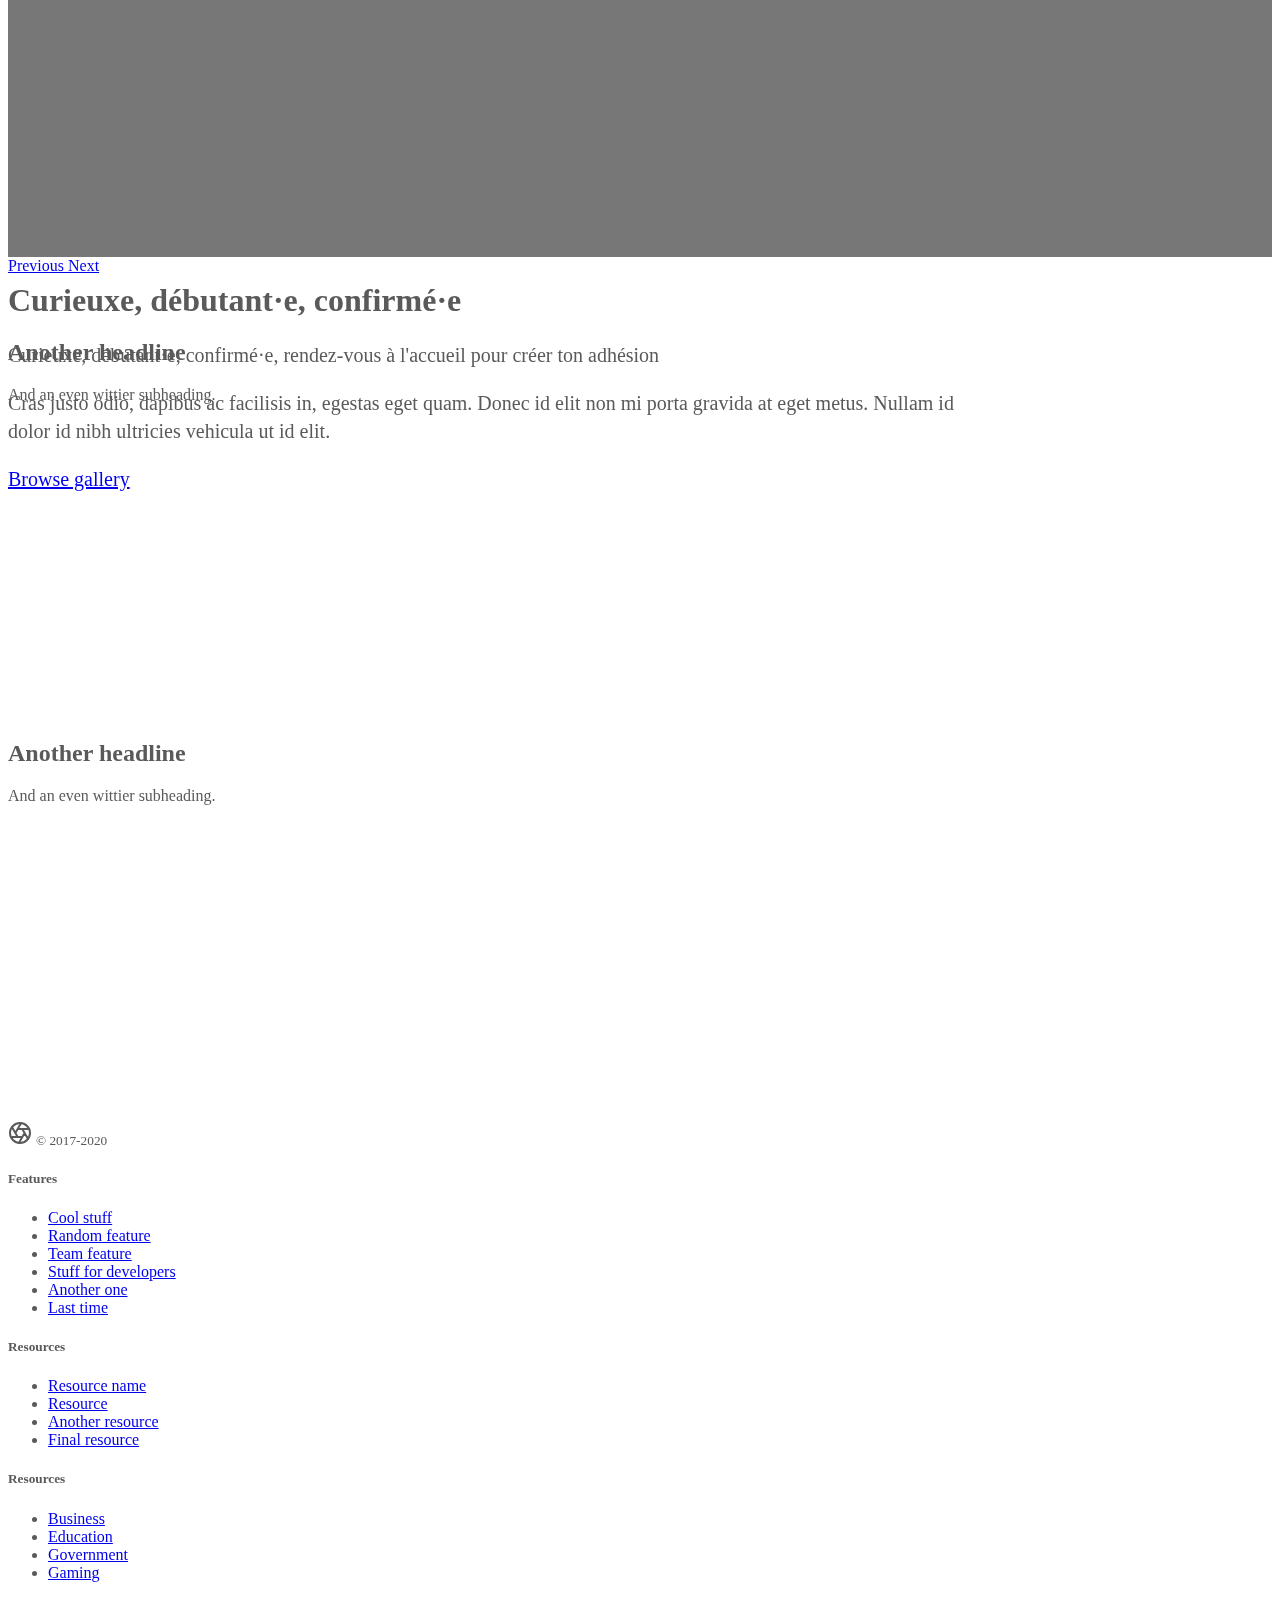
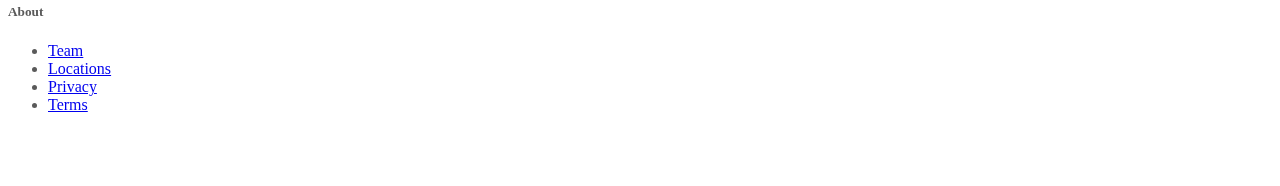
==== commit 40d1d89d: "levelle up sessions bootstrap v2" ====
--- a/index.html
+++ b/index.html
@@ -1,290 +1,179 @@
-<!DOCTYPE html>
-<html lang="fr">
+<!doctype html>
+<html lang="en">
 
 <head>
-    <meta charset="UTF-8">
-    <meta http-equiv="X-UA-Compatible" content="IE=edge">
-    <meta name="viewport" content="width=device-width, initial-scale=1.0">
-    <link rel="stylesheet" href="style.css">
-    <link rel="preconnect" href="https://fonts.googleapis.com">
-    <link rel="preconnect" href="https://fonts.gstatic.com" crossorigin>
-    <link
-        href="https://fonts.googleapis.com/css2?family=Inter:wght@100;300;400;500;700&family=Sarabun:ital,wght@0,200;0,400;0,700;1,100&display=swap"
-        rel="stylesheet">
-    <link rel="stylesheet" href="https://use.fontawesome.com/releases/v5.8.1/css/all.css"
-        integrity="sha384-50oBUHEmvpQ+1lW4y57PTFmhCaXp0ML5d60M1M7uH2+nqUivzIebhndOJK28anvf" crossorigin="anonymous" />
-    <title>Level·le Up Sessions</title>
+    <meta charset="utf-8">
+    <meta name="viewport" content="width=device-width, initial-scale=1">
+    <meta name="description" content="">
+    <meta name="author" content="Mark Otto, Jacob Thornton, and Bootstrap contributors">
+    <meta name="generator" content="Hugo 0.72.0">
+    <title>Level·le Up Sessions · Bootstrap</title>
+
+    <link rel="canonical" href="https://v5.getbootstrap.com/docs/5.0/examples/product/">
+    <link rel="stylesheet" href="style-bootstrap.css">
+    <link rel="stylesheet" href="https://stackpath.bootstrapcdn.com/bootstrap/5.0.0-alpha1/css/bootstrap.min.css"
+        integrity="sha384-r4NyP46KrjDleawBgD5tp8Y7UzmLA05oM1iAEQ17CSuDqnUK2+k9luXQOfXJCJ4I" crossorigin="anonymous">
+    <script src="https://stackpath.bootstrapcdn.com/bootstrap/5.0.0-alpha1/js/bootstrap.min.js"
+        integrity="sha384-oesi62hOLfzrys4LxRF63OJCXdXDipiYWBnvTl9Y9/TRlw5xlKIEHpNyvvDShgf/"
+        crossorigin="anonymous"></script>
+    <script src="https://cdn.jsdelivr.net/npm/popper.js@1.16.0/dist/umd/popper.min.js"
+        integrity="sha384-Q6E9RHvbIyZFJoft+2mJbHaEWldlvI9IOYy5n3zV9zzTtmI3UksdQRVvoxMfooAo"
+        crossorigin="anonymous"></script>
 </head>
 
 <body>
-    <header class="header">
-        <div class="header__logo">
-            <img class="header__img" src="level·le-up-helmet-black.png" alt="Level·le Up Sessions logo">
+    <nav class="site-header sticky-top py-1">
+        <div class="container d-flex flex-column flex-md-row justify-content-between">
+            <a class="py-2" href="#" aria-label="Product">
+                <img src="level·le-up-helmet-black.png" alt="" width="30" height="24" class="d-inline-block align-text-top">
+            </a>
+            <a class="py-2 d-none d-md-inline-block" href="#">Qui sommes-nous</a>
+            <a class="py-2 d-none d-md-inline-block" href="#">Notre charte</a>
+            <a class="py-2 d-none d-md-inline-block" href="#">Les tarifs</a>
+            <a class="py-2 d-none d-md-inline-block" href="#">Contact</a>
         </div>
-        <nav class="header__navBar">
-            <ul class="header__navBar--ul">
-                <li class="header__navBar--li">
-                    <a class="header__navLink--a" href="#who-we-are__section--ancre">Qui sommes-nous</a>
-                </li>
-                <li class="header__navBar--li">
-                    <a class="header__navLink--a" href="#charte__section--ancre">Notre charte</a>
-                </li>
-                <li class="header__navBar--li">
-                    <a class="header__navLink--active" href="#pricing__section--ancre">Les tarifs</a>
-                </li>
-            </ul>
-        </nav>
-    </header>
-    <section class="section hero">
-        <h1 class="titleh1">Level·le Up Sessions<br>Session inclusive LGBTQI+ 🏳️‍🌈</h1>
-        <h2 class="subtitleh2">Dimanche 19h - 21h</h2>
-        <h2 class="subtitleh3">Adhérent·es, bonne session !</h2>
-        <!--<p>😉</p>-->
-        <h3 class="subtitleh3">Curieuxe, débutant·e, confirmé·e,<br>rendez-vous à l'accueil pour créer ton adhésion</h3>
-        <h2 class="subtitleh2">Venez progresser avec nous !</h2>
-        <form action="https://www.freecodecamp.com/email-submit">
-            <input name="text" id="text" type="text" placeholder="Que pouvons-nous faire pour toi ?"></input>
-            <input id="submit" type="submit" value="Contact nous" class="btn"></input>
-            <form>
-    </section>
-    <div class="container">
-        <section class="section" id="who-we-are__section--ancre">
-            <div class="grid__section">
-                <h2 class="subtitleh2">Qu’est-ce que la Level·le Up sessions</h2>
-                <p>La Level·le Up Sessions est un créneau qui a été créé au Hangar Darwin pour inclure les filles, les femmes ? et toutes leurs disciplines sur les skateparks.
-                    Nous leur offrons une session et un lieu indoor pour qu’elles puissent venir rouler et débuter.
-                    Cette session a lieu tous les dimanches soirs de 19h à 21h sous condition d’une adhésion* (voir nos tarifs). Le jeudi, les adhérent.es peuvent venir gratuitement.
-                </p>
-                <h2 class="subtitleh3">Genèse</h2>
-                <p>Nous avons constaté qu’à Darwin, le skatepark du Hangar, qui est un espace privé est majoritairement occupé par les garçons et les hommes, de la même manière que l’occupation de l’espace public, les équipements de sports en libre accès (skate park, city stade…) laissent peu de place aux filles et aux femmes.  Celles-ci peuvent ne pas oser prendre l’espace et se restreignent ainsi sur une pratique sportive qui pourrait leur faire envie.</p>
-                <h2 class="subtitleh2">La proposition innovante du Hangar Darwin :</h2>
-                <p>La Level.le Up est un créneau de session spéciale, créé au Hangar Darwin dans le but de faciliter l’accès pour toutes les personnes qui ne trouvent pas leur place sur les sessions mixtes aux disciplines que l’on retrouve sur les skateparks (skate, roller, BMX, trott). Une session indoor leur est donc dédiée pour venir débuter, rouler et progresser. 
-                    </p>
-                    <h2 class="subtitleh2">Conditions d’accès:</h2>
-                    <p>Cette session a lieu tous les dimanches de 19h à 21h. Une adhésion à l’association est obligatoire. (cf. chapitre tarif). 
-                        La personne qui gère l’accueil et qui est présente lors de cette session le fait de manière bénévole.
-                        </p>
-               </div>
-        </section>
-        <section class="section" id="charte__section--ancre">
-            <div class="grid__section">
-                <h2 class="subtitleh2">Règles du Hangar Darwin :</h2>
-                <p>à venir...</p>
-                <h2 class="subtitleh2">Règles spécifiques à la Level·le Up</h2>
-                <ol class="ol__section--rules">
-                    <li class="li__section--rules">Cette session permet de pratiquer dans des conditions privilégiées lors d’un créneau bienveillant et inclusif, pour les filles et les femmes, notamment cis et trans, ainsi que les personnes non-binaires. 
-                    </li>
-                    <li class="li__section--rules"> En dehors des pratiquant·e·s de la Level·le up le Hangar n’est pas ouvert aux spectateurs, il faut respecter le droit à l’image : captation et diffusion, celles-ci sont interdites. 
-                    </li>
-                    <li class="li__section--rules">Seuls les accompagnants de mineurs de - de 12 ans sont acceptés. 
-                    </li>
-                    <li class="li__section--rules">En venant rouler à la Level·le Up, tout le monde s’engage à être accueillant·e envers chacun·e, à prodiguer des conseils si on nous le demande et si on s’en sent capable d'y répondre.<br>
-                        <i>Il ne faut pas hésiter à venir demander du soutien si on en a besoin, et à signaler tout comportement qui pourrait mettre mal à l’aise.</i>
-                    </li>
-                    <li class="li__section--rules"> Toute aide et conseil mutuel sont encouragés et bienvenus ! Si quelqu’un·e souhaite organiser un mini cours, tuto ou autre, merci de bien vouloir le signaler à l'accueil.
-                    </li>
-                    <li class="li__section--rules">➡  Aucune prise de tête, pas d’obligations, ni de limite d’âge !</li>
-                    <li class="li__section--rules">En plus de bons moments de partage, ces sessions se veulent être un tremplin pour les débutant·es !
-                    </li>
-                </ol>
-                    <h2 class="subtitleh3">Rappel de la loi</h2> 
-                    <p>Les propos sexistes, homophobes, transphobes ne sont pas une opinion : au même titre que le racisme, il s’agit d’une infraction qui peut être sanctionnée d’une amende et/ou d’une peine d’emprisonnement. 
-                    </p>
+    </nav>
+    <div class="position-relative overflow-hidden p-3 p-md-5 m-md-3 text-center bg-light">
+        <div class="col-md-5 p-lg-5 mx-auto my-5">
+            <h1 class="display-4 font-weight-normal">Level·le Up Sessions</h1>
+            <p class="lead font-weight-normal">Tous les dimanches 19h - 21h<br>Session inclusive LGBTQI+ 🏳️‍🌈</p>
+            <a class="btn btn-outline-secondary" href="#">Coming soon</a>
+        </div>
+    </div>
+    <div id="myCarousel" class="carousel slide" data-ride="carousel">
+      <ol class="carousel-indicators">
+        <li data-target="#myCarousel" data-slide-to="0" class="active"></li>
+        <li data-target="#myCarousel" data-slide-to="1"></li>
+        <li data-target="#myCarousel" data-slide-to="2"></li>
+      </ol>
+      <div class="carousel-inner">
+        <div class="carousel-item active">
+          <svg class="bd-placeholder-img" width="100%" height="100%" xmlns="http://www.w3.org/2000/svg"
+            preserveAspectRatio="xMidYMid slice" role="img" focusable="false">
+            <rect width="100%" height="100%" fill="#777" /></svg>
+
+          <div class="container">
+            <div class="carousel-caption text-left">
+              <h1>Adhérent·es, bonne session !</h1>
+              <p>Adhérent·es, bonne session !</p>
+              <p>Cras justo odio, dapibus ac facilisis in, egestas eget quam. Donec id elit non mi porta gravida at eget
+                metus. Nullam id dolor id nibh ultricies vehicula ut id elit.</p>
+              <p><a class="btn btn-lg btn-primary" href="#" role="button">Sign up today</a></p>
             </div>
-        </section>
-        <section class="section" id="pricing__section--ancree">
-            <div class="grid__section">
-                <h2 class="subtitleh2">Nos tarifs</h2>
-                <div class="price__section">
-                    <div class="price__section--card obligatoire">
-                        <div class="price__section--title">
-                            <h3 class="price__section--titleh3">Adhésion<br>5€ /an</h3>
-                        </div>
-                        <p>Valable 1 an de date à date</p>
-                        <p>L’adhésion est obligatoire pour venir rouler au Hangar.
-                            Cela permet à l’association de payer l’assurance pour chaque membre.
-                        </p>
-                    </div>
-                    <div class="price__section--card">
-                        <div class="price__section--title">
-                            <h3 class="price__section--titleh3">Carte à la session<br>5€ /session</h3>
-                        </div>
-                        <p>(En dehors du jeudi soir où la session est gratuite pour les minorités de genre)
-                        </p>
-                    </div>
-                    <div class="price__section--card">
-                        <div class="price__section--title">
-                            <h3 class="price__section--titleh3">Carte illimité<br>60€ /an</h3>
-                        </div>
-                        <p><b>40€ en tarif réduit</b></p>
-                        <p>Valable 1 an de date à date</p>
-                    </div>
-                </div>
+          </div>
+        </div>
+        <div class="carousel-item">
+          <svg class="bd-placeholder-img" width="100%" height="100%" xmlns="http://www.w3.org/2000/svg"
+            preserveAspectRatio="xMidYMid slice" role="img" focusable="false">
+            <rect width="100%" height="100%" fill="#777" /></svg>
+
+          <div class="container">
+            <div class="carousel-caption">
+              <h1>Adhérent·es, bonne session !</h1>
+              <p>Tu as déjà ta carte d'adhérent·es illimité ?</p>
+              <p>Bonne session !</p>
+              <p><a class="btn btn-lg btn-primary" href="#" role="button">Je renouvelle mon adhésion à l'année</a></p>
             </div>
-        </section>
+          </div>
+        </div>
+        <div class="carousel-item">
+          <svg class="bd-placeholder-img" width="100%" height="100%" xmlns="http://www.w3.org/2000/svg"
+            preserveAspectRatio="xMidYMid slice" role="img" focusable="false">
+            <rect width="100%" height="100%" fill="#777" /></svg>
+
+          <div class="container">
+            <div class="carousel-caption text-right">
+              <h1>Curieuxe, débutant·e, confirmé·e</h1>
+              <p>Curieuxe, débutant·e, confirmé·e, rendez-vous à l'accueil pour créer ton adhésion</p>
+              <p>Cras justo odio, dapibus ac facilisis in, egestas eget quam. Donec id elit non mi porta gravida at eget
+                metus. Nullam id dolor id nibh ultricies vehicula ut id elit.</p>
+              <p><a class="btn btn-lg btn-primary" href="#" role="button">Browse gallery</a></p>
+            </div>
+          </div>
+        </div>
+      </div>
+      <a class="carousel-control-prev" href="#myCarousel" role="button" data-slide="prev">
+        <span class="carousel-control-prev-icon" aria-hidden="true"></span>
+        <span class="sr-only">Previous</span>
+      </a>
+      <a class="carousel-control-next" href="#myCarousel" role="button" data-slide="next">
+        <span class="carousel-control-next-icon" aria-hidden="true"></span>
+        <span class="sr-only">Next</span>
+      </a>
     </div>
-    <!-- OLD TEXT Level·le Up
-            <div class="container">
-        <section class="section" id="who-we-are__section--ancre">
-            <div class="grid__section">
-                <h2 class="subtitleh2">C’est quoi la Level·le Up sessions</h2>
-                <p>Avec le Hangar Darwin, nous avons créé la Level·le Up Session qui est créneau hebdomadaire les
-                    dimanches soir de 19h à 21h, 365jrs/an sous condition d’une adhésion* (voir nos tarifs).
-                    Cette session a vu le jour en été 2021 sous le nom de Lev’Elle Up Sessions. Elle a été créée pour
-                    inclure les filles et toutes leurs disciplines sur les skateparks. Le but est d'offrir une session
-                    et un lieu indoor pour qu’elles puissent venir rouler et débuter.
-                    <br>
-                    Aujourd’hui le créneau a évolué en prenant en compte toutes les personnes et leurs besoins. C’est
-                    pourquoi nous avons renommé la Level·le Up Session avec une écriture inclusive LGBTQI+ pour cibler
-                    en plus des filles, toutes les minorités de genre. Le but est d’offrir et de leur assurer un endroit
-                    respectueux, bienveillant et avec de l’entraide.
-                </p>
-                <h3 class="subtitleh3">Mais c’est pour qui exactement ?</h3>
-                <p>Le concept de la Level·le Up Session est innovant car en plus d’être inclusif nous ouvrons les portes
-                    à différents sports de glisse dans un skatepark indoor pour skate, roller, bmx, trottinettes et
-                    glisse adaptés ! Ce moment est autant destiné au grand débutant, qu’aux intermédiaires qu’aux
-                    confirmés à partir de 4 ans. Les moins de 12 ans doivent être accompagnés d’un adulte. Vous pouvez
-                    donc débuter, rouler et progresser à votre rythme dans une ambiance faite pour vous.</p>
+
+    <div class="d-md-flex flex-md-equal w-100 my-md-3 pl-md-3">
+        <div class="bg-dark mr-md-3 pt-3 px-3 pt-md-5 px-md-5 text-center text-white overflow-hidden">
+            <div class="my-3 py-3">
+                <h2 class="display-5">Another headline</h2>
+                <p class="lead">And an even wittier subheading.</p>
             </div>
-        </section>
-        <section class="section" id="charte__section--ancre">
-            <div class="grid__section">
-                <h2 class="subtitleh2">Nos règles à suivre</h2>
-                <p>Pour le bien être de nos adhérent·es nous avons définis des règles pour mieux pratiquer nos sports
-                    ensemble.</p>
-                <ol>
-                    <li>Respecter le lieu</li>
-                    <li>Tous comportements sexistes, racistes, validistes homophobes, transphobes, grossophobes,
-                        xénophobes ne sont pas tolérés et punis par la loi.</li>
-                    <li>Accompagnant·e acceptés seulement pour les -12ans</li>
-                    <li>Accompagnant·e merci de rester en dehors de la zone de glisse</li>
-                    <li>Respecter le droit l’image</li>
-                </ol>
+            <div class="bg-light shadow-sm mx-auto" style="width: 80%; height: 300px; border-radius: 21px 21px 0 0;">
             </div>
-        </section>
-        <section class="section" id="pricing__section--ancree">
-            <div class="grid__section">
-                <h2 class="subtitleh2">Nos tarifs</h2>
-                <div class="price__section">
-                    <div class="price__section--card obligatoire">
-                        <div class="price__section--title">
-                            <h3 class="price__section--titleh3">Adhésion<br>5€ /an</h3>
-                        </div>
-                        <p>Valable 1 an de date à date</p>
-                        <p>L’adhésion est obligatoire pour venir rouler au Hangar.
-                            Cela permet à l’association de payer l’assurance pour chaque membre.
-                        </p>
-                    </div>
-                    <div class="price__section--card">
-                        <div class="price__section--title">
-                            <h3 class="price__section--titleh3">Carte à la session<br>5€ /session</h3>
-                        </div>
-                        <p>(En dehors du jeudi soir où la session est gratuite pour les minorités de genre)
-                        </p>
-                    </div>
-                    <div class="price__section--card">
-                        <div class="price__section--title">
-                            <h3 class="price__section--titleh3">Carte illimité<br>60€ /an</h3>
-                        </div>
-                        <p><b>40€ en tarif réduit</b></p>
-                        <p>Valable 1 an de date à date</p>
-                    </div>
-                </div>
+        </div>
+        <div class="bg-light mr-md-3 pt-3 px-3 pt-md-5 px-md-5 text-center overflow-hidden">
+            <div class="my-3 p-3">
+                <h2 class="display-5">Another headline</h2>
+                <p class="lead">And an even wittier subheading.</p>
             </div>
-        </section>
+            <div class="bg-dark shadow-sm mx-auto" style="width: 80%; height: 300px; border-radius: 21px 21px 0 0;">
+            </div>
+        </div>
     </div>
-    -->
-    <!-- OLD
-    <div class="container">
-        <section class="section" id="features__section--ancre">
-            <div class="grid__section">
-                <div class="grid__section--icon">
-                    <i class="fa fa-3x fa-fire"></i>
-                </div>
-                <div class="grid__section--description">
-                    <h2 class="subtitleh2">Premium Materials</h2>
-                    <p>Our trombones use the shiniest brass which is sourced locally. This will increase the longevity
-                        of your purchase.</p>
-                </div>
+    <footer class="container py-5">
+        <div class="row">
+            <div class="col-12 col-md">
+                <svg xmlns="http://www.w3.org/2000/svg" width="24" height="24" fill="none" stroke="currentColor"
+                    stroke-linecap="round" stroke-linejoin="round" stroke-width="2" class="d-block mb-2" role="img"
+                    viewBox="0 0 24 24">
+                    <title>Product</title>
+                    <circle cx="12" cy="12" r="10" />
+                    <path
+                        d="M14.31 8l5.74 9.94M9.69 8h11.48M7.38 12l5.74-9.94M9.69 16L3.95 6.06M14.31 16H2.83m13.79-4l-5.74 9.94" />
+                </svg>
+                <small class="d-block mb-3 text-muted">&copy; 2017-2020</small>
             </div>
-            <div class="grid__section">
-                <div class="grid__section--icon">
-                    <i class="fa fa-3x fa-truck"></i>
-                </div>
-                <div class="grid__section--description">
-                    <h2 class="subtitleh2">Fast Shipping</h2>
-                    <p>We make sure you recieve your trombone as soon as we have finished making it. We also provide
-                        free returns if you are not satisfied.</p>
-                </div>
+            <div class="col-6 col-md">
+                <h5>Features</h5>
+                <ul class="list-unstyled text-small">
+                    <li><a class="link-secondary" href="#">Cool stuff</a></li>
+                    <li><a class="link-secondary" href="#">Random feature</a></li>
+                    <li><a class="link-secondary" href="#">Team feature</a></li>
+                    <li><a class="link-secondary" href="#">Stuff for developers</a></li>
+                    <li><a class="link-secondary" href="#">Another one</a></li>
+                    <li><a class="link-secondary" href="#">Last time</a></li>
+                </ul>
             </div>
-            <div class="grid__section">
-                <div class="grid__section--icon">
-                    <i class="fa fa-3x fa-battery-full" aria-hidden="true"></i>
-                </div>
-                <div class="grid__section--description">
-                    <h2 class="subtitleh2">Quality Assurance</h2>
-                    <p>For every purchase you make, we will ensure there are no damages or faults and we will check and
-                        test the pitch of your instrument.</p>
-                </div>
+            <div class="col-6 col-md">
+                <h5>Resources</h5>
+                <ul class="list-unstyled text-small">
+                    <li><a class="link-secondary" href="#">Resource name</a></li>
+                    <li><a class="link-secondary" href="#">Resource</a></li>
+                    <li><a class="link-secondary" href="#">Another resource</a></li>
+                    <li><a class="link-secondary" href="#">Final resource</a></li>
+                </ul>
             </div>
-        </section>
-        <section class="section" id="how-it-works__section--ancre">
-            <iframe id="video" height="315"
-                src="https://www.youtube-nocookie.com/embed/y8Yv4pnO7qc?rel=0&controls=0&showinfo=0" frameborder="0"
-                allowfullscreen></iframe>
-        </section>
-        <section class="section" id="pricing__section--ancre">
-            <div class="product__section">
-                <div class="product__section--level">Tenor Trombone</div>
-                <h2 class="subtitleh2">$600</h2>
-                <ol class="product__section--ol">
-                    <li class="product__section--li">Lorem ipsum.</li>
-                    <li class="product__section--li">Lorem ipsum.</li>
-                    <li class="product__section--li">Lorem ipsum.</li>
-                    <li class="product__section--li">Lorem ipsum.</li>
-                </ol>
-                <button class="product__section--btn">Select</button>
+            <div class="col-6 col-md">
+                <h5>Resources</h5>
+                <ul class="list-unstyled text-small">
+                    <li><a class="link-secondary" href="#">Business</a></li>
+                    <li><a class="link-secondary" href="#">Education</a></li>
+                    <li><a class="link-secondary" href="#">Government</a></li>
+                    <li><a class="link-secondary" href="#">Gaming</a></li>
+                </ul>
             </div>
-            <div class="product__section">
-                <div class="product__section--level">Bass Trombone</div>
-                <h2 class="subtitleh2">$900</h2>
-                <ol class="product__section--ol">
-                    <li class="product__section--li">Lorem ipsum.</li>
-                    <li class="product__section--li">Lorem ipsum.</li>
-                    <li class="product__section--li">Lorem ipsum.</li>
-                    <li class="product__section--li">Lorem ipsum.</li>
-                </ol>
-                <button class="product__section--btn">Select</button>
+            <div class="col-6 col-md">
+                <h5>About</h5>
+                <ul class="list-unstyled text-small">
+                    <li><a class="link-secondary" href="#">Team</a></li>
+                    <li><a class="link-secondary" href="#">Locations</a></li>
+                    <li><a class="link-secondary" href="#">Privacy</a></li>
+                    <li><a class="link-secondary" href="#">Terms</a></li>
+                </ul>
             </div>
-            <div class="product__section">
-                <div class="product__section--level">Valve Trombone</div>
-                <h2 class="subtitleh2">$1200</h2>
-                <ol class="product__section--ol">
-                    <li class="product__section--li">Lorem ipsum.</li>
-                    <li class="product__section--li">Lorem ipsum.</li>
-                    <li class="product__section--li">Lorem ipsum.</li>
-                    <li class="product__section--li">Lorem ipsum.</li>
-                </ol>
-                <button class="product__section--btn">Select</button>
-            </div>
-        </section>
-        <footer class="footer">
-            <ul class="footer__link--ul">
-                <li class="footer__link--li">
-                    <a class="footer__link--a" href="#">Privacy</a>
-                </li>
-                <li class="footer__link--li">
-                    <a class="footer__link--a" href="#">Terms</a>
-                </li>
-                <li class="footer__link--li">
-                    <a class="footer__link--a" href="#">Contact</a>
-                </li>
-            </ul>
-            <span class="footer__copyright">Copyright 2016, Original Trombones</span>
-        </footer>
-    </div>
-    -->
+        </div>
+    </footer>
 
-    </boby>
+</body>
 
-</html>+</html>
